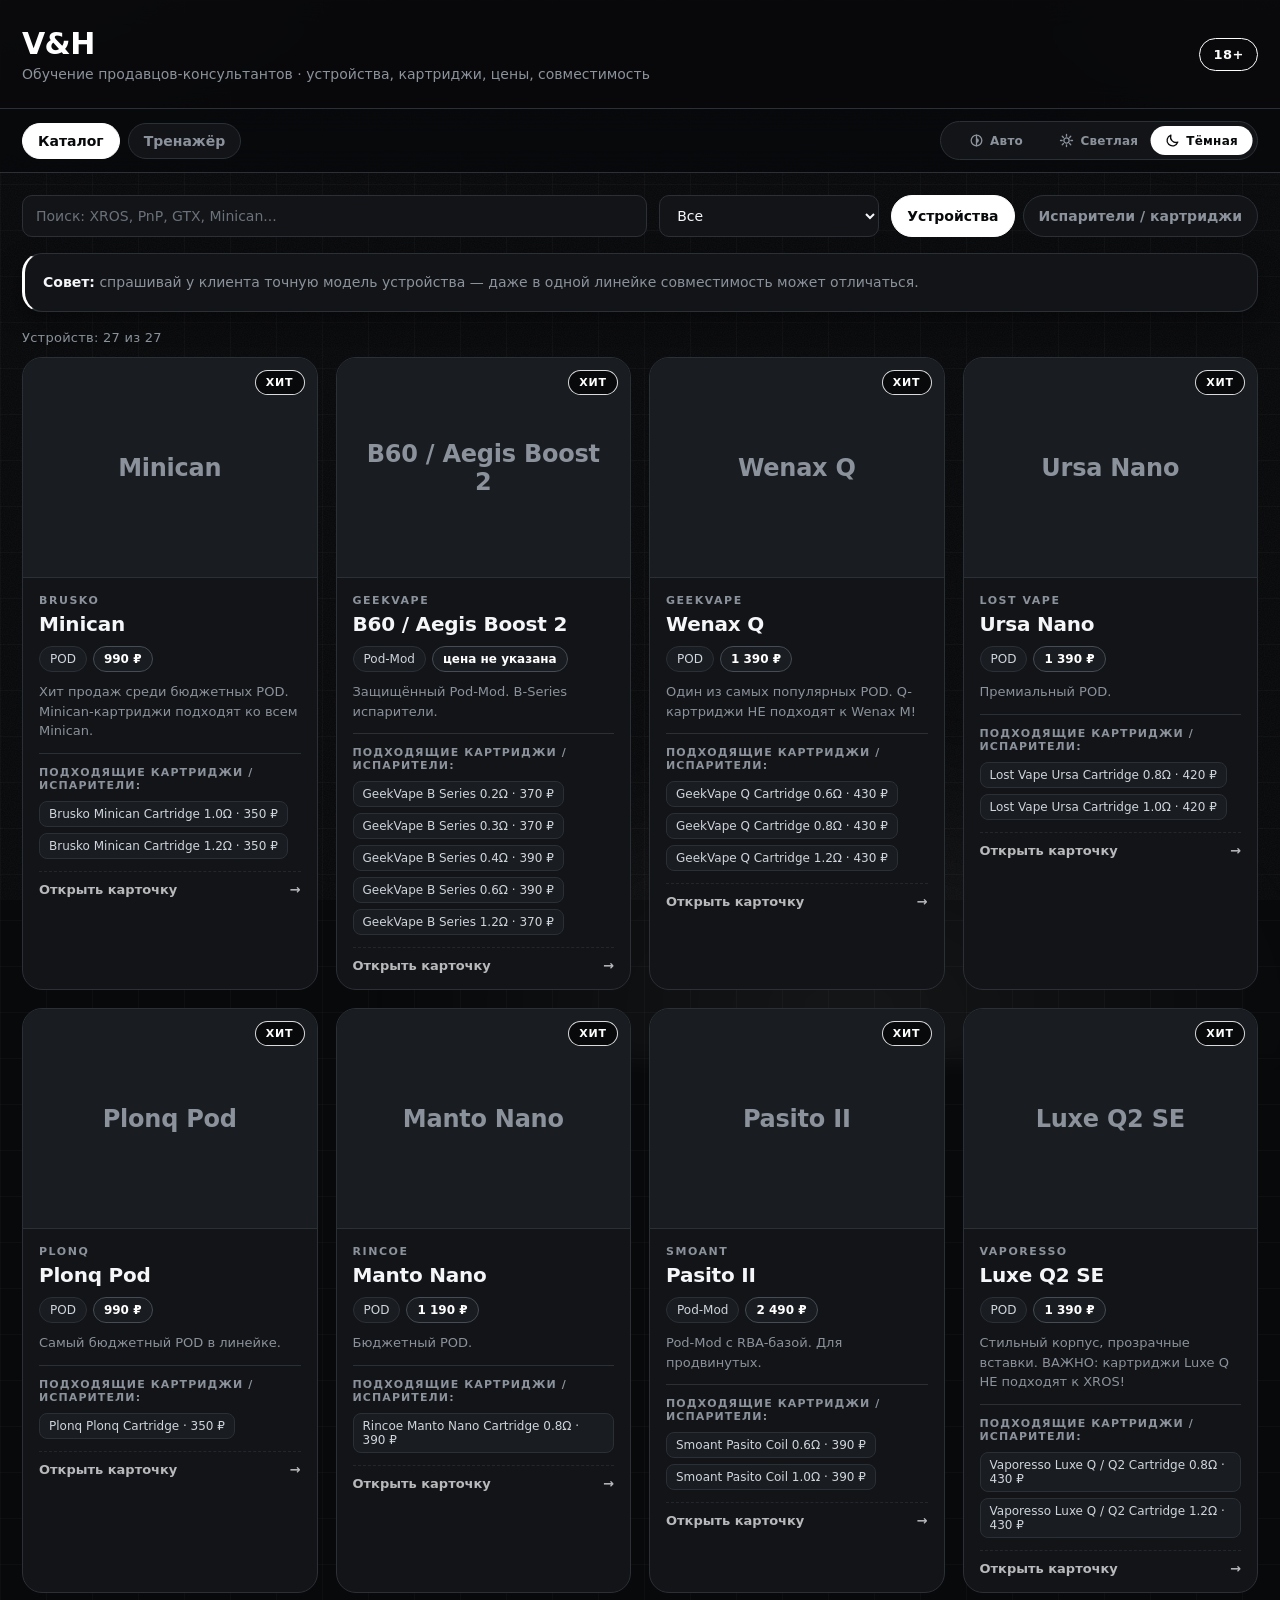
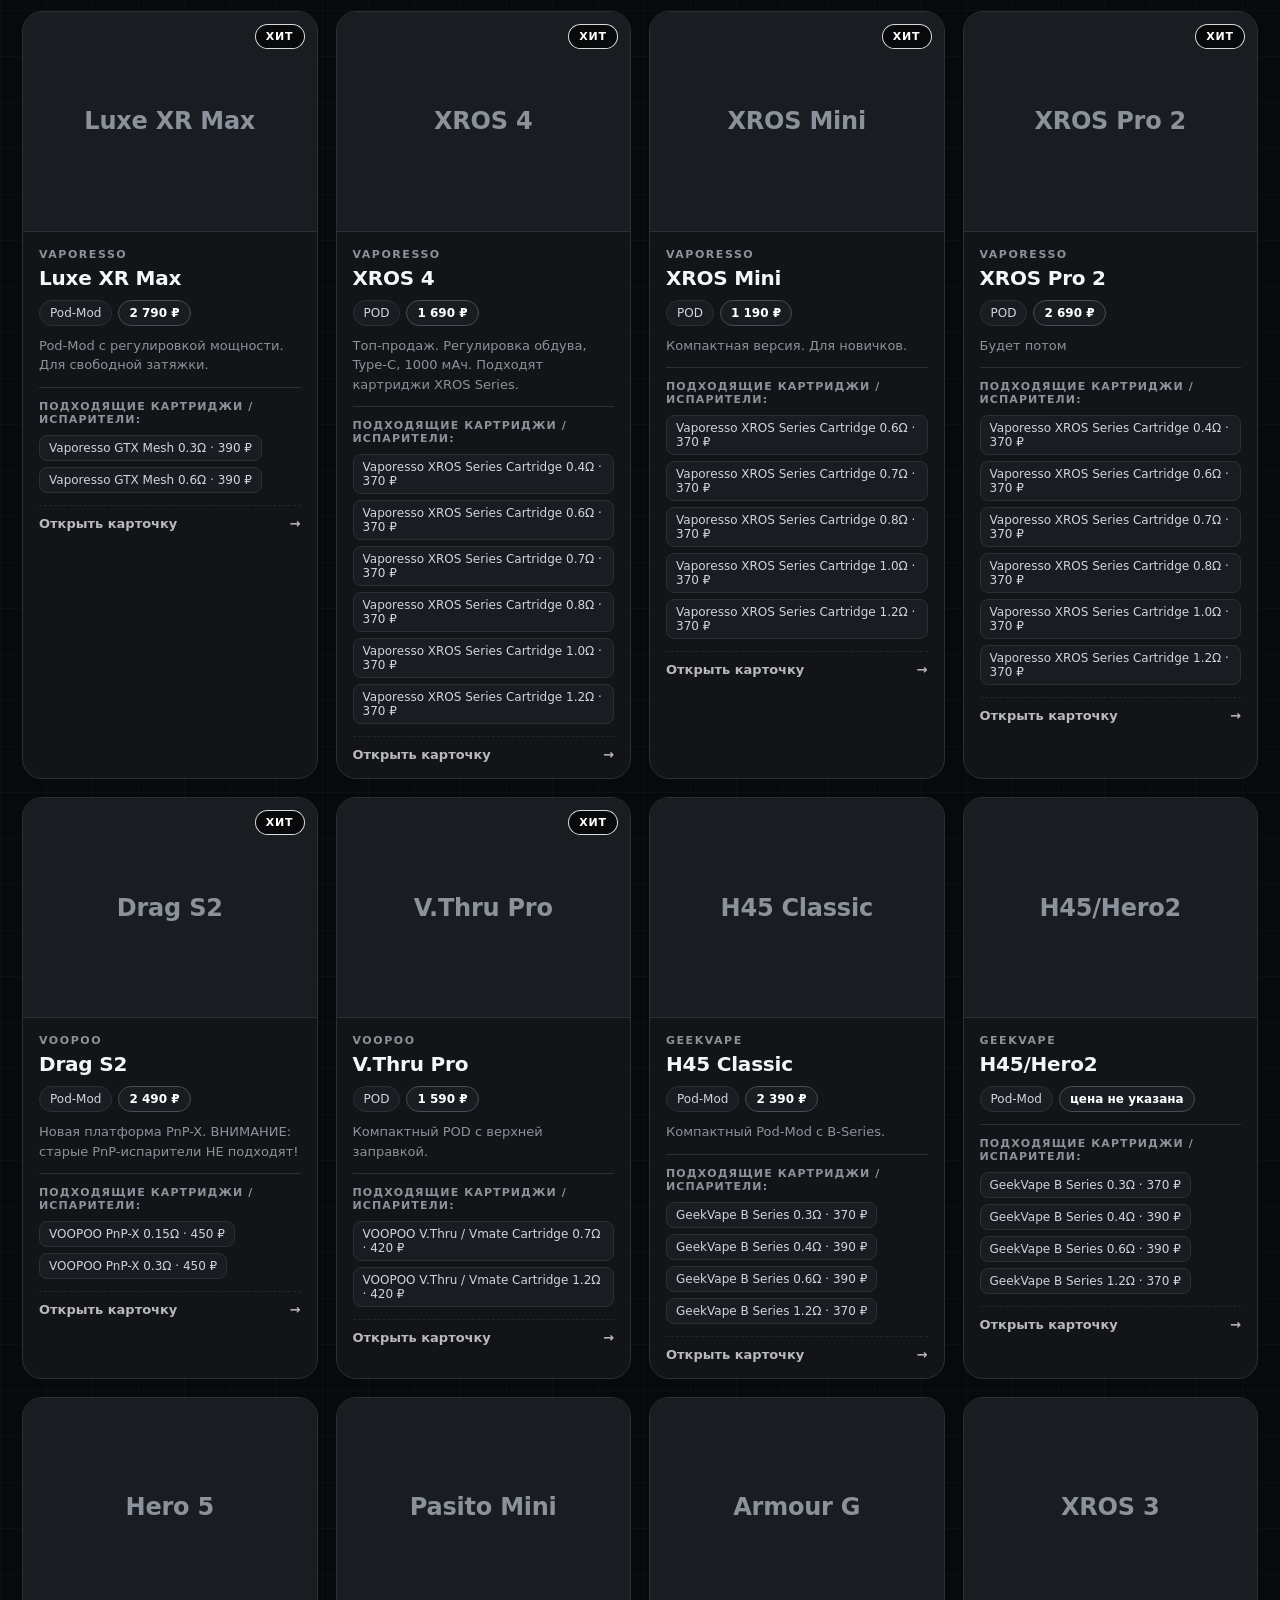
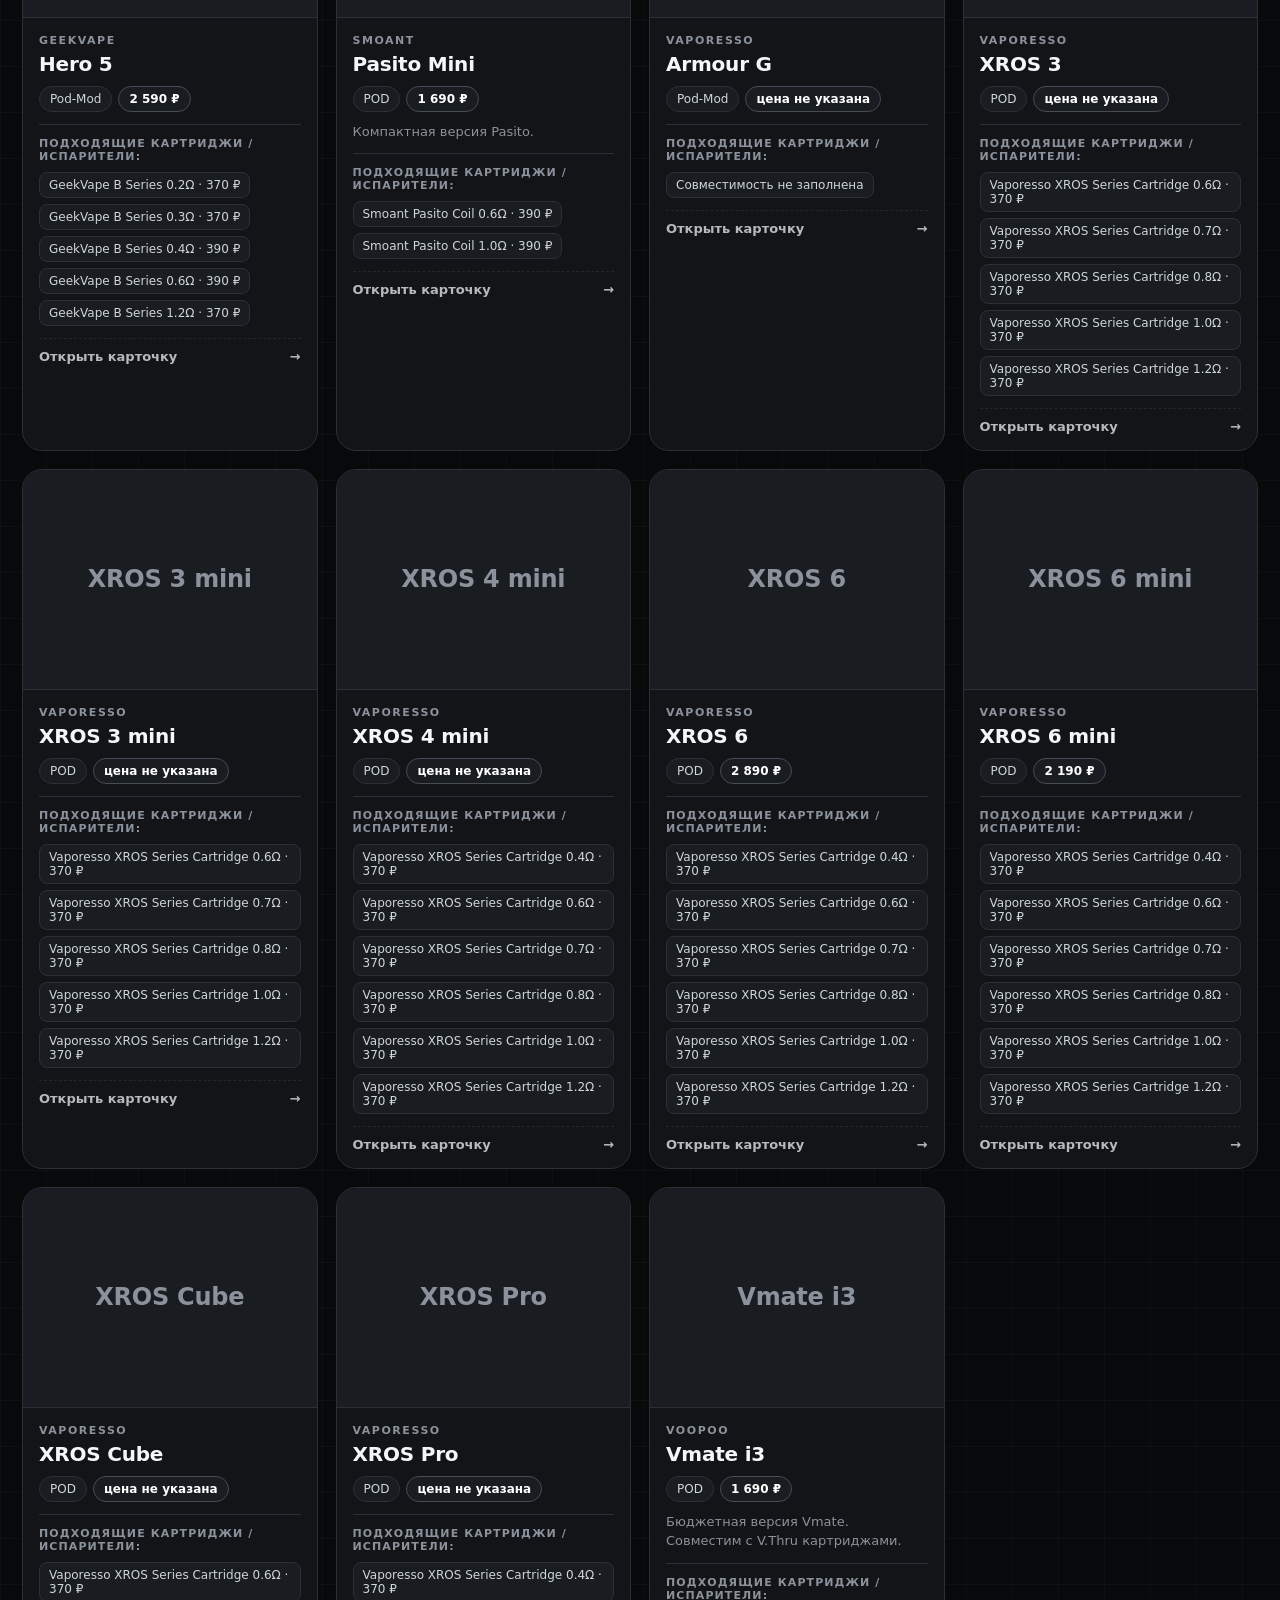
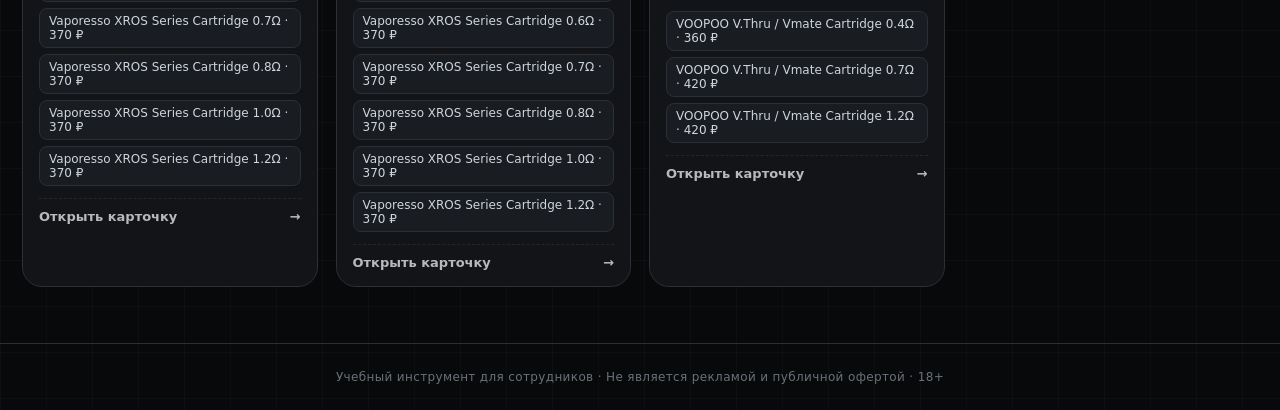
==== index.html @ c7b196e2 "Update index.html" ====
<!DOCTYPE html>
<html lang="ru">
<head>
  <meta charset="UTF-8" />
  <meta name="viewport" content="width=device-width, initial-scale=1.0" />
  <script src="js/theme.js"></script>
  <link rel="icon" type="image/svg+xml" href="favicon.svg" />
  <link rel="shortcut icon" href="favicon.svg" />
  <link rel="apple-touch-icon" href="favicon.svg" />
  <meta name="theme-color" content="#0a0a0a" />
  <meta name="color-scheme" content="dark" />
  <title>V&amp;H </title>
  <link rel="stylesheet" href="css/style.css" />
</head>
<body>

<header class="header">
  <div>
    <h1>V&amp;H</h1>
    <p>Обучение продавцов-консультантов · устройства, картриджи, цены, совместимость</p>
  </div>
  <div class="age">18+</div>
</header>

<nav class="tabs">
  <button class="tab active" data-tab="catalog">Каталог</button>
  <button class="tab" data-tab="training">Тренажёр</button>
</nav>

<main>

  <!-- =================== КАТАЛОГ =================== -->
  <section id="catalog" class="page active">
    <div class="toolbar">
      <input id="searchInput" type="search" placeholder="Поиск: XROS, PnP, GTX, Minican..." />
      <select id="brandFilter"><option value="Все">Все бренды</option></select>
      <div class="view-switch">
        <button id="viewDevices" class="small-btn active">Устройства</button>
        <button id="viewCoils" class="small-btn">Испарители / картриджи</button>
      </div>
    </div>

    <div class="notice">
      <b>Совет:</b> спрашивай у клиента точную модель устройства — даже в одной линейке совместимость может отличаться.
    </div>

    <div id="catalogStats" class="stats"></div>
    <div id="catalogGrid" class="grid"></div>
  </section>

  <!-- =================== ТРЕНАЖЁР =================== -->
  <section id="training" class="page" hidden>
    <div class="panel">
      <h2>Тренажёр продавца</h2>
      <p class="muted">Проверка знаний: устройство → картридж, картридж → устройство, цены.</p>

      <div class="training-controls">
        <label>Режим:
          <select id="trainMode">
            <option value="mix">Смешанный тест</option>
            <option value="device-coil">Устройство → картридж</option>
            <option value="coil-device">Картридж → устройство</option>
            <option value="price">Цены</option>
          </select>
        </label>
        <label>Вопросов:
          <select id="trainCount">
            <option value="5">5</option>
            <option value="10" selected>10</option>
            <option value="20">20</option>
          </select>
        </label>
        <button id="startQuiz" class="primary-btn">Начать тест</button>
      </div>
    </div>

    <div id="quizBox" class="quiz-box"></div>

    <div class="panel">
      <div class="row-between">
        <h3>Ошибки продавца</h3>
        <button id="clearMistakes" class="danger-btn small">Очистить</button>
      </div>
      <div id="mistakesBox"></div>
    </div>
  </section>

</main>

<footer>Учебный инструмент для сотрудников · Не является рекламой и публичной офертой · 18+</footer>

<script src="data/catalog.js"></script>
<script src="js/app.js"></script>
<script src="js/vaper.js"></script>
<script src="js/peeker.js"></script>
</body>
</html>
---- css/style.css ----
/* ============================================================
   V&H · MONOCHROME · DUAL THEME · FLAT PHOTO
   ============================================================ */

* { box-sizing: border-box; }

:root,
:root[data-theme="dark"] {
  color-scheme: dark;

  --bg: #08090b;
  --bg2: #0d0f12;
  --card: #121418;
  --card2: #191c21;
  --card3: #22262c;
  --border: #2b3037;
  --border-strong: #454c55;

  --text: #f4f6f8;
  --text2: #b9c0c8;
  --muted: #8b929b;
  --muted2: #6a717a;

  --accent: #ffffff;
  --accent2: #cfd5dc;
  --ink: #08090b;

  --success: #ffffff;
  --danger: #ffffff;
  --warn: #cfd5dc;

  --grid: rgba(255, 255, 255, .022);
  --glow: rgba(255, 255, 255, .10);
  --glow2: rgba(255, 255, 255, .055);
  --stripe-a: #14171c;
  --stripe-b: #1c2026;
  --scrim: rgba(4, 5, 7, .93);

  --photo-bg: #ffffff;
  --on-photo: #101317;
  --on-photo-muted: #6b7280;

  --badge-bg: #08090b;
  --badge-fg: #ffffff;
  --badge-br: rgba(255, 255, 255, .85);

  --radius-sm: 10px;
  --radius: 14px;
  --radius-lg: 20px;
  --shadow: 0 20px 50px rgba(0, 0, 0, .58);
  --shadow-soft: 0 8px 24px rgba(0, 0, 0, .40);
}

:root[data-theme="light"] {
  color-scheme: light;

  --bg: #e4e8ed;
  --bg2: #edf1f5;
  --card: #f3f6f9;
  --card2: #e9edf2;
  --card3: #dfe4ea;
  --border: #ccd3db;
  --border-strong: #a7b0bb;

  --text: #101317;
  --text2: #3d444d;
  --muted: #5d656f;
  --muted2: #7b838d;

  --accent: #101317;
  --accent2: #3d444d;
  --ink: #ffffff;

  --success: #101317;
  --danger: #101317;
  --warn: #4a525b;

  --grid: rgba(16, 19, 23, .038);
  --glow: rgba(16, 19, 23, .07);
  --glow2: rgba(16, 19, 23, .04);
  --stripe-a: #e7eaef;
  --stripe-b: #dde2e8;
  --scrim: rgba(226, 230, 236, .94);

  --photo-bg: #ffffff;
  --on-photo: #101317;
  --on-photo-muted: #6b7280;

  --badge-bg: #101317;
  --badge-fg: #ffffff;
  --badge-br: #101317;

  --shadow: 0 20px 46px rgba(20, 26, 34, .16);
  --shadow-soft: 0 8px 22px rgba(20, 26, 34, .10);
}

html { scroll-behavior: smooth; }

body {
  margin: 0;
  position: relative;
  font-family: system-ui, -apple-system, BlinkMacSystemFont, "Segoe UI", sans-serif;
  color: var(--text);
  background:
    linear-gradient(var(--grid) 1px, transparent 1px),
    linear-gradient(90deg, var(--grid) 1px, transparent 1px),
    var(--bg);
  background-size: 46px 46px, 46px 46px, auto;
  transition: background-color .28s ease, color .28s ease;
}

body::before {
  content: "";
  position: fixed;
  inset: -18%;
  z-index: 0;
  pointer-events: none;
  background:
    radial-gradient(38% 34% at 14% 6%, var(--glow), transparent 62%),
    radial-gradient(34% 30% at 88% 12%, var(--glow2), transparent 60%),
    radial-gradient(44% 40% at 62% 96%, var(--glow2), transparent 64%);
  filter: blur(12px);
  animation: vhDrift 24s ease-in-out infinite alternate;
}

body::after {
  content: "";
  position: fixed;
  inset: 0;
  z-index: 0;
  pointer-events: none;
  opacity: .05;
  background-image: url("data:image/svg+xml,%3Csvg xmlns='http://www.w3.org/2000/svg' width='140' height='140'%3E%3Cfilter id='n'%3E%3CfeTurbulence type='fractalNoise' baseFrequency='.85' numOctaves='2'/%3E%3C/filter%3E%3Crect width='140' height='140' filter='url(%23n)'/%3E%3C/svg%3E");
}

@keyframes vhDrift {
  from { transform: translate3d(-1%, -1%, 0) scale(1); }
  to   { transform: translate3d(2%, -2%, 0) scale(1.06); }
}

.header, .tabs, main, footer { position: relative; z-index: 1; }

[hidden] { display: none !important; }
a { color: var(--text); }

code {
  background: var(--card2);
  border: 1px solid var(--border);
  padding: 2px 6px;
  border-radius: 6px;
  font-size: 12px;
  font-family: ui-monospace, SFMono-Regular, Menlo, Consolas, monospace;
  color: var(--accent2);
}

:focus-visible { outline: 2px solid var(--accent); outline-offset: 3px; }
::selection { background: var(--accent); color: var(--ink); }

.vh-sr {
  position: absolute; width: 1px; height: 1px;
  margin: -1px; padding: 0; overflow: hidden;
  clip: rect(0 0 0 0); white-space: nowrap; border: 0;
}

/* ===== Скроллбары ===== */
* { scrollbar-width: thin; scrollbar-color: var(--border-strong) var(--bg2); }
::-webkit-scrollbar { width: 10px; height: 10px; }
::-webkit-scrollbar-track { background: var(--bg2); }
::-webkit-scrollbar-thumb {
  background: var(--border-strong);
  border-radius: 8px;
  border: 2px solid var(--bg2);
}
::-webkit-scrollbar-thumb:hover { background: var(--accent); }

/* ===== HEADER ===== */
.header {
  padding: 26px 22px;
  display: flex;
  justify-content: space-between;
  gap: 18px;
  align-items: center;
  border-bottom: 1px solid var(--border);
  background: color-mix(in srgb, var(--bg) 88%, transparent);
  backdrop-filter: blur(14px);
  transition: background-color .28s ease, border-color .28s ease;
}

.header h1 {
  margin: 0 0 5px;
  font-size: 30px;
  font-weight: 900;
  letter-spacing: -.02em;
  color: var(--accent);
}

.header p { margin: 0; color: var(--muted); font-size: 14px; }

.age {
  border: 1px solid var(--accent);
  color: var(--accent);
  padding: 8px 13px;
  border-radius: 999px;
  font-weight: 900;
  font-size: 13px;
  letter-spacing: .04em;
  flex-shrink: 0;
}

/* ===== TABS ===== */
.tabs {
  position: sticky;
  top: 0;
  z-index: 50;
  display: flex;
  align-items: center;
  gap: 8px;
  padding: 12px 22px;
  background: color-mix(in srgb, var(--bg) 92%, transparent);
  border-bottom: 1px solid var(--border);
  backdrop-filter: blur(14px);
  transition: background-color .28s ease, border-color .28s ease;
}

button, .import-btn { border: 0; cursor: pointer; font: inherit; }

.tab, .small-btn, .import-btn {
  padding: 9px 15px;
  background: var(--card);
  border: 1px solid var(--border);
  border-radius: 999px;
  color: var(--muted);
  font-size: 14px;
  font-weight: 600;
  transition: background-color .2s, color .2s, border-color .2s, transform .2s;
}

.tab:hover, .small-btn:hover, .import-btn:hover {
  border-color: var(--border-strong);
  color: var(--text);
  transform: translateY(-1px);
}

.tab.active, .small-btn.active {
  background: var(--accent);
  border-color: var(--accent);
  color: var(--ink);
  font-weight: 800;
}

.primary-btn {
  padding: 11px 17px;
  border-radius: var(--radius-sm);
  color: var(--ink);
  background: var(--accent);
  border: 1px solid var(--accent);
  font-weight: 800;
  font-size: 14px;
  transition: filter .2s, transform .2s, box-shadow .2s;
}
.primary-btn:hover { filter: brightness(.88); transform: translateY(-1px); box-shadow: var(--shadow-soft); }

.danger-btn {
  padding: 11px 17px;
  border-radius: var(--radius-sm);
  color: var(--text);
  background: transparent;
  border: 1px solid var(--border-strong);
  font-weight: 800;
  font-size: 14px;
  transition: background-color .2s, color .2s, border-color .2s;
}
.danger-btn:hover { background: var(--accent); color: var(--ink); border-color: var(--accent); }
.danger-btn.small { padding: 7px 11px; font-size: 12px; }

/* ===== ПЕРЕКЛЮЧАТЕЛЬ ТЕМЫ ===== */
.vh-ts {
  --i: 2;
  position: relative;
  display: grid;
  grid-template-columns: repeat(3, 1fr);
  padding: 4px;
  border: 1px solid var(--border);
  border-radius: 999px;
  background: var(--card);
  flex-shrink: 0;
  transition: background-color .28s ease, border-color .28s ease;
}

.vh-ts--bar { margin-left: auto; }

.vh-ts__ind {
  position: absolute;
  top: 4px; left: 4px; bottom: 4px;
  width: calc((100% - 8px) / 3);
  border-radius: 999px;
  background: var(--accent);
  transform: translateX(calc(var(--i) * 100%));
  transition: transform .32s cubic-bezier(.34, 1.4, .5, 1), background-color .28s ease;
}

.vh-ts__b {
  position: relative;
  z-index: 1;
  display: inline-flex;
  align-items: center;
  justify-content: center;
  gap: 6px;
  padding: 7px 12px;
  background: transparent;
  border: 0;
  border-radius: 999px;
  color: var(--muted);
  font-size: 12px;
  font-weight: 800;
  letter-spacing: .02em;
  white-space: nowrap;
  transition: color .24s ease;
}

.vh-ts__b svg { width: 15px; height: 15px; display: block; flex-shrink: 0; }
.vh-ts__b:hover { color: var(--text); }
.vh-ts__b[aria-checked="true"] { color: var(--ink); }
.vh-ts__b[aria-checked="true"]:hover { color: var(--ink); }

/* ===== MAIN ===== */
main { max-width: 1360px; margin: 0 auto; padding: 22px; }
.page { display: none; }
.page.active { display: block; animation: pageIn .3s ease; }
@keyframes pageIn { from { opacity: 0; transform: translateY(8px); } to { opacity: 1; transform: none; } }

/* ===== FORMS ===== */
.toolbar { display: flex; flex-wrap: wrap; gap: 12px; margin-bottom: 16px; }

input, select, textarea {
  width: 100%;
  padding: 11px 13px;
  border-radius: var(--radius-sm);
  border: 1px solid var(--border);
  background: var(--card);
  color: var(--text);
  outline: none;
  font: inherit;
  font-size: 14px;
  transition: border-color .2s, background-color .28s ease, color .28s ease;
}
input::placeholder, textarea::placeholder { color: var(--muted2); }
input:focus, select:focus, textarea:focus { border-color: var(--accent); background: var(--card2); }
textarea { resize: vertical; min-height: 76px; line-height: 1.5; }

#searchInput { flex: 1; min-width: 260px; }
#brandFilter { max-width: 220px; }
.view-switch { display: flex; gap: 8px; }

/* ===== PANELS ===== */
.notice, .panel {
  background: var(--card);
  border: 1px solid var(--border);
  border-radius: var(--radius-lg);
  padding: 18px;
  margin-bottom: 18px;
  box-shadow: var(--shadow-soft);
  transition: background-color .28s ease, border-color .28s ease;
}
.notice { border-left: 3px solid var(--accent); color: var(--muted); font-size: 14px; line-height: 1.5; }
.notice b { color: var(--text); }

.stats, .muted { color: var(--muted); }
.stats { margin: 12px 0; font-size: 13px; letter-spacing: .02em; }

/* ===== CATALOG ===== */
.grid { display: grid; grid-template-columns: repeat(auto-fill, minmax(285px, 1fr)); gap: 18px; }

.card {
  background: var(--card);
  border: 1px solid var(--border);
  border-radius: var(--radius-lg);
  overflow: hidden;
  position: relative;
  transition: transform .22s, border-color .22s, box-shadow .22s, background-color .28s ease;
}

.card::before {
  content: "";
  position: absolute;
  top: 0; left: 0; right: 0;
  height: 2px;
  background: var(--accent);
  transform: scaleX(0);
  transform-origin: left;
  transition: transform .3s ease;
  z-index: 3;
}

.card:hover { transform: translateY(-4px); border-color: var(--border-strong); box-shadow: var(--shadow); }
.card:hover::before { transform: scaleX(1); }

.badge {
  position: absolute;
  top: 12px; right: 12px;
  z-index: 4;
  background: var(--badge-bg);
  color: var(--badge-fg);
  border: 1px solid var(--badge-br);
  padding: 5px 10px;
  border-radius: 999px;
  font-size: 11px;
  font-weight: 900;
  letter-spacing: .08em;
}

/* ===== ФОТО · плоское белое поле без подложки ===== */
.photo {
  height: 220px;
  display: flex;
  align-items: center;
  justify-content: center;
  background: var(--card2);
  overflow: hidden;
  border-bottom: 1px solid var(--border);
  position: relative;
  transition: background-color .28s ease, border-color .28s ease;
}

.photo.has { background: var(--photo-bg); }

.photo img {
  width: 100%; height: 100%;
  object-fit: contain;
  padding: 18px;
  transition: transform .4s ease;
}
.card:hover .photo.has img { transform: scale(1.05); }

.photo b {
  font-size: 24px;
  font-weight: 900;
  text-align: center;
  padding: 20px;
  color: var(--muted);
  letter-spacing: -.01em;
}
.photo.has b { display: none; }

.card-body { padding: 16px; }

.brand {
  color: var(--muted);
  font-size: 11px;
  text-transform: uppercase;
  letter-spacing: .14em;
  font-weight: 800;
}

.title { font-size: 20px; font-weight: 900; margin: 5px 0 10px; letter-spacing: -.01em; line-height: 1.2; }

.description { color: var(--muted); font-size: 13px; line-height: 1.5; margin: 10px 0; white-space: pre-wrap; }

.meta { display: flex; flex-wrap: wrap; gap: 6px; margin-bottom: 10px; }

.pill {
  display: inline-flex;
  align-items: center;
  gap: 4px;
  background: var(--card2);
  border: 1px solid var(--border);
  border-radius: 999px;
  padding: 5px 10px;
  font-size: 12px;
  color: var(--accent2);
}
.price { color: var(--accent); font-weight: 900; border-color: var(--border-strong); }

.compat { border-top: 1px solid var(--border); padding-top: 12px; margin-top: 12px; }
.compat h4 {
  margin: 0 0 9px;
  color: var(--muted);
  font-size: 11px;
  text-transform: uppercase;
  letter-spacing: .1em;
  font-weight: 800;
}
.chips { display: flex; flex-wrap: wrap; gap: 6px; }
.chip {
  padding: 5px 9px;
  border-radius: 8px;
  background: var(--card2);
  border: 1px solid var(--border);
  font-size: 12px;
  color: var(--accent2);
}

/* ===== TRAINING ===== */
.training-controls, .admin-actions, .form-actions, .row-between {
  display: flex; flex-wrap: wrap; gap: 12px; align-items: center;
}
.row-between { justify-content: space-between; }
.training-controls label { min-width: 220px; color: var(--muted); font-size: 14px; }
.quiz-box { margin-bottom: 18px; }

.question {
  background: var(--card);
  border: 1px solid var(--border);
  border-radius: var(--radius-lg);
  padding: 20px;
  box-shadow: var(--shadow-soft);
}
.question h3 { margin: 0 0 16px; font-size: 20px; font-weight: 800; }

.quiz-top { display: flex; justify-content: space-between; align-items: center; gap: 10px; margin-bottom: 12px; }

.quiz-bar {
  height: 5px;
  background: var(--card2);
  border: 1px solid var(--border);
  border-radius: 99px;
  overflow: hidden;
  margin: 0 0 18px;
}
.quiz-bar i { display: block; height: 100%; background: var(--accent); transition: width .35s ease; }

.quiz-media {
  height: 190px;
  background: var(--photo-bg);
  border-radius: var(--radius);
  display: flex; align-items: center; justify-content: center;
  overflow: hidden;
  margin-bottom: 16px;
}
.quiz-media img {
  max-width: 100%; max-height: 100%;
  object-fit: contain; padding: 12px;
}

.answers { display: grid; gap: 10px; }

.answer {
  text-align: left;
  padding: 13px 14px;
  border-radius: var(--radius-sm);
  background: var(--card2);
  color: var(--text);
  border: 1px solid var(--border);
  font-size: 14px;
  transition: border-color .15s, background-color .15s, transform .15s, color .15s;
}
.answer:not(:disabled):hover { border-color: var(--accent); background: var(--card3); transform: translateX(3px); }
.answer:disabled { cursor: default; }
.answer.right { border-color: var(--accent); background: var(--accent); color: var(--ink); font-weight: 800; }
.answer.wrong {
  border-color: var(--border-strong);
  background: repeating-linear-gradient(45deg, var(--stripe-a), var(--stripe-a) 7px, var(--stripe-b) 7px, var(--stripe-b) 14px);
  color: var(--muted);
  text-decoration: line-through;
}

.explain {
  margin-top: 14px;
  padding: 14px;
  background: var(--card2);
  border: 1px solid var(--border);
  border-left: 3px solid var(--accent);
  border-radius: var(--radius-sm);
  font-size: 14px;
  line-height: 1.5;
  color: var(--accent2);
}

/* ===== ADMIN ===== */
.admin-grid { display: grid; grid-template-columns: 1fr 1fr; gap: 18px; }
.form label { display: block; margin-bottom: 14px; color: var(--muted); font-size: 13px; font-weight: 600; }
.form input, .form select, .form textarea { margin-top: 6px; }
.two { display: grid; grid-template-columns: 1fr 1fr; gap: 12px; }
.checkline { display: flex !important; align-items: center; gap: 9px; }
.checkline input { width: auto; margin: 0; accent-color: var(--accent); }

.photo-block {
  border: 1px dashed var(--border-strong);
  border-radius: var(--radius);
  padding: 15px;
  margin-bottom: 16px;
  background: var(--bg2);
}

.preview {
  width: 170px; height: 170px;
  object-fit: contain;
  background: var(--photo-bg);
  border: 0;
  border-radius: var(--radius);
  padding: 10px;
  margin-top: 12px;
}

.subhead {
  margin: 16px 0 9px;
  font-weight: 900;
  color: var(--text);
  font-size: 13px;
  text-transform: uppercase;
  letter-spacing: .08em;
}
.search-small { padding: 9px 12px; font-size: 13px; margin-bottom: 9px; }

.checks {
  max-height: 280px;
  overflow: auto;
  border: 1px solid var(--border);
  border-radius: var(--radius);
  padding: 12px;
  background: var(--bg);
}
.checks label { display: flex; gap: 9px; align-items: center; margin: 0 0 9px; color: var(--text); font-size: 13px; }
.checks label:last-child { margin-bottom: 0; }
.checks input { width: auto; margin: 0; accent-color: var(--accent); }
.checks .coil-brand { color: var(--muted); font-size: 11px; margin-left: auto; text-transform: uppercase; letter-spacing: .06em; }

.mistake { border-top: 1px solid var(--border); padding: 12px 0; }
.mistake:first-child { border-top: 0; }
.mistake b { font-size: 14px; }
.mistake p { color: var(--muted); font-size: 13px; line-height: 1.5; margin: 6px 0; }

.empty {
  color: var(--muted);
  padding: 40px;
  text-align: center;
  grid-column: 1 / -1;
  border: 1px dashed var(--border-strong);
  border-radius: var(--radius-lg);
  background: var(--card);
}

/* ===== TOAST ===== */
.toast {
  position: fixed;
  left: 50%; bottom: 26px;
  transform: translate(-50%, 22px);
  opacity: 0;
  pointer-events: none;
  background: var(--accent);
  border: 1px solid var(--accent);
  color: var(--ink);
  padding: 13px 17px;
  border-radius: var(--radius);
  display: flex; gap: 16px; align-items: center;
  z-index: 9999;
  box-shadow: var(--shadow);
  transition: opacity .25s, transform .25s;
  max-width: min(92vw, 500px);
  font-size: 14px; font-weight: 700;
}
.toast.show { opacity: 1; transform: translate(-50%, 0); pointer-events: auto; }
.toast-btn {
  background: var(--ink);
  color: var(--accent);
  padding: 8px 13px;
  border-radius: 8px;
  font-weight: 800; font-size: 13px;
  flex-shrink: 0;
  border: 1px solid var(--ink);
}
.toast-btn:hover { filter: brightness(.85); }

/* ===== Совместимость с injected-стилями модулей ===== */
.page-link-bar { border-color: var(--border-strong) !important; background: var(--card2) !important; }
.card-cta { color: var(--accent) !important; }
.plb-link { color: var(--accent2) !important; }

:root[data-theme="light"] .tc-warn { background: var(--card2); }
:root[data-theme="light"] .tc-dot { animation-name: vhPulseInk; }
:root[data-theme="light"] .link-block { background: var(--bg2); }
:root[data-theme="light"] #loginOverlay { background: var(--scrim); }

@keyframes vhPulseInk {
  0%   { box-shadow: 0 0 0 0 rgba(16, 19, 23, .4); }
  70%  { box-shadow: 0 0 0 9px rgba(16, 19, 23, 0); }
  100% { box-shadow: 0 0 0 0 rgba(16, 19, 23, 0); }
}

/* ===== FOOTER ===== */
footer {
  color: var(--muted2);
  border-top: 1px solid var(--border);
  text-align: center;
  padding: 26px 22px;
  margin-top: 34px;
  font-size: 12px;
  letter-spacing: .03em;
}

/* ===== RESPONSIVE ===== */
@media (max-width: 850px) {
  .admin-grid { grid-template-columns: 1fr; }
  .header { align-items: flex-start; }
  .header h1 { font-size: 24px; }
}

@media (max-width: 720px) {
  .vh-ts__b span { display: none; }
  .vh-ts__b { padding: 7px 10px; }
}

@media (max-width: 560px) {
  main { padding: 14px; }
  .header { padding: 20px 16px; }
  .tabs { flex-wrap: wrap; padding: 10px 14px; }
  .tab, .small-btn, .import-btn { white-space: nowrap; }
  .two { grid-template-columns: 1fr; }
  .grid { grid-template-columns: 1fr; }
  #brandFilter { max-width: none; }
  .photo { height: 200px; }
  .training-controls label { min-width: 100%; }
  .admin-actions > *, .form-actions > * { flex: 1; }
}

@media (prefers-reduced-motion: reduce) {
  *, *::before, *::after { transition: none !important; animation: none !important; scroll-behavior: auto !important; }
}
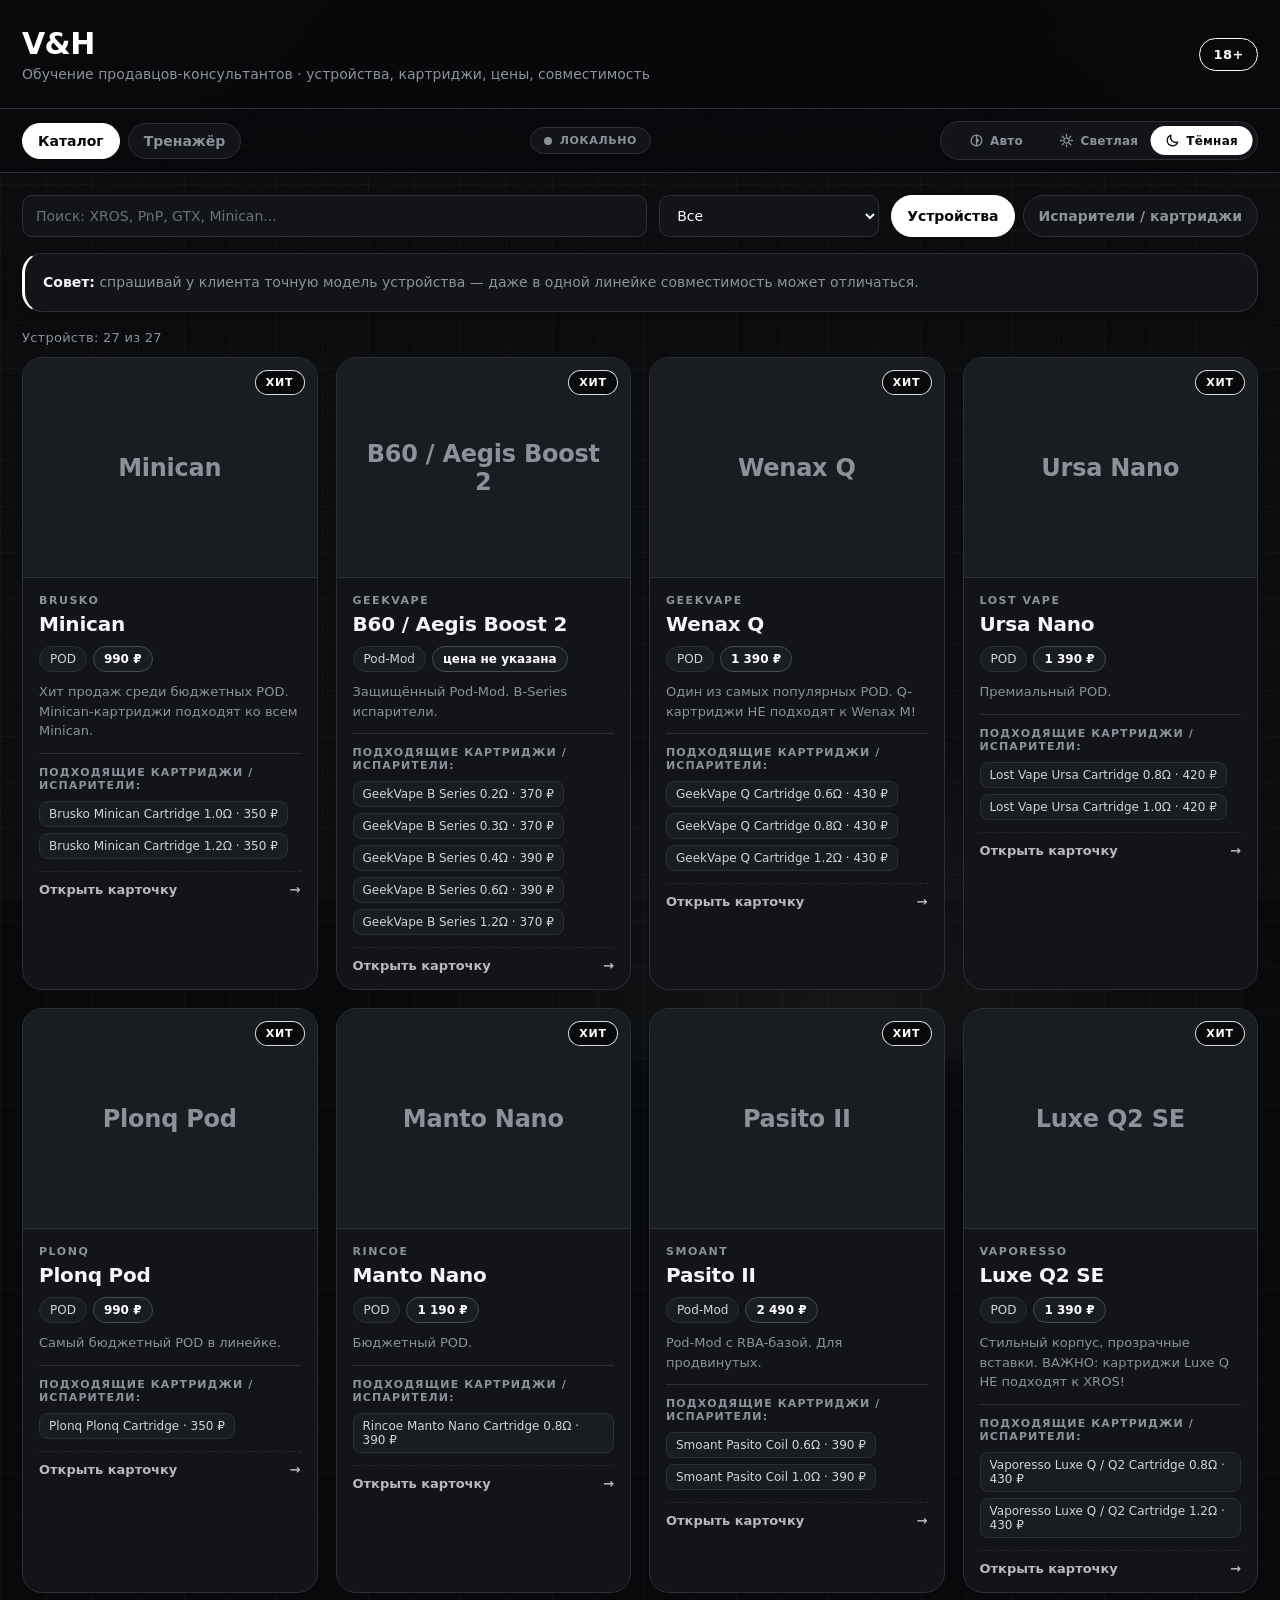
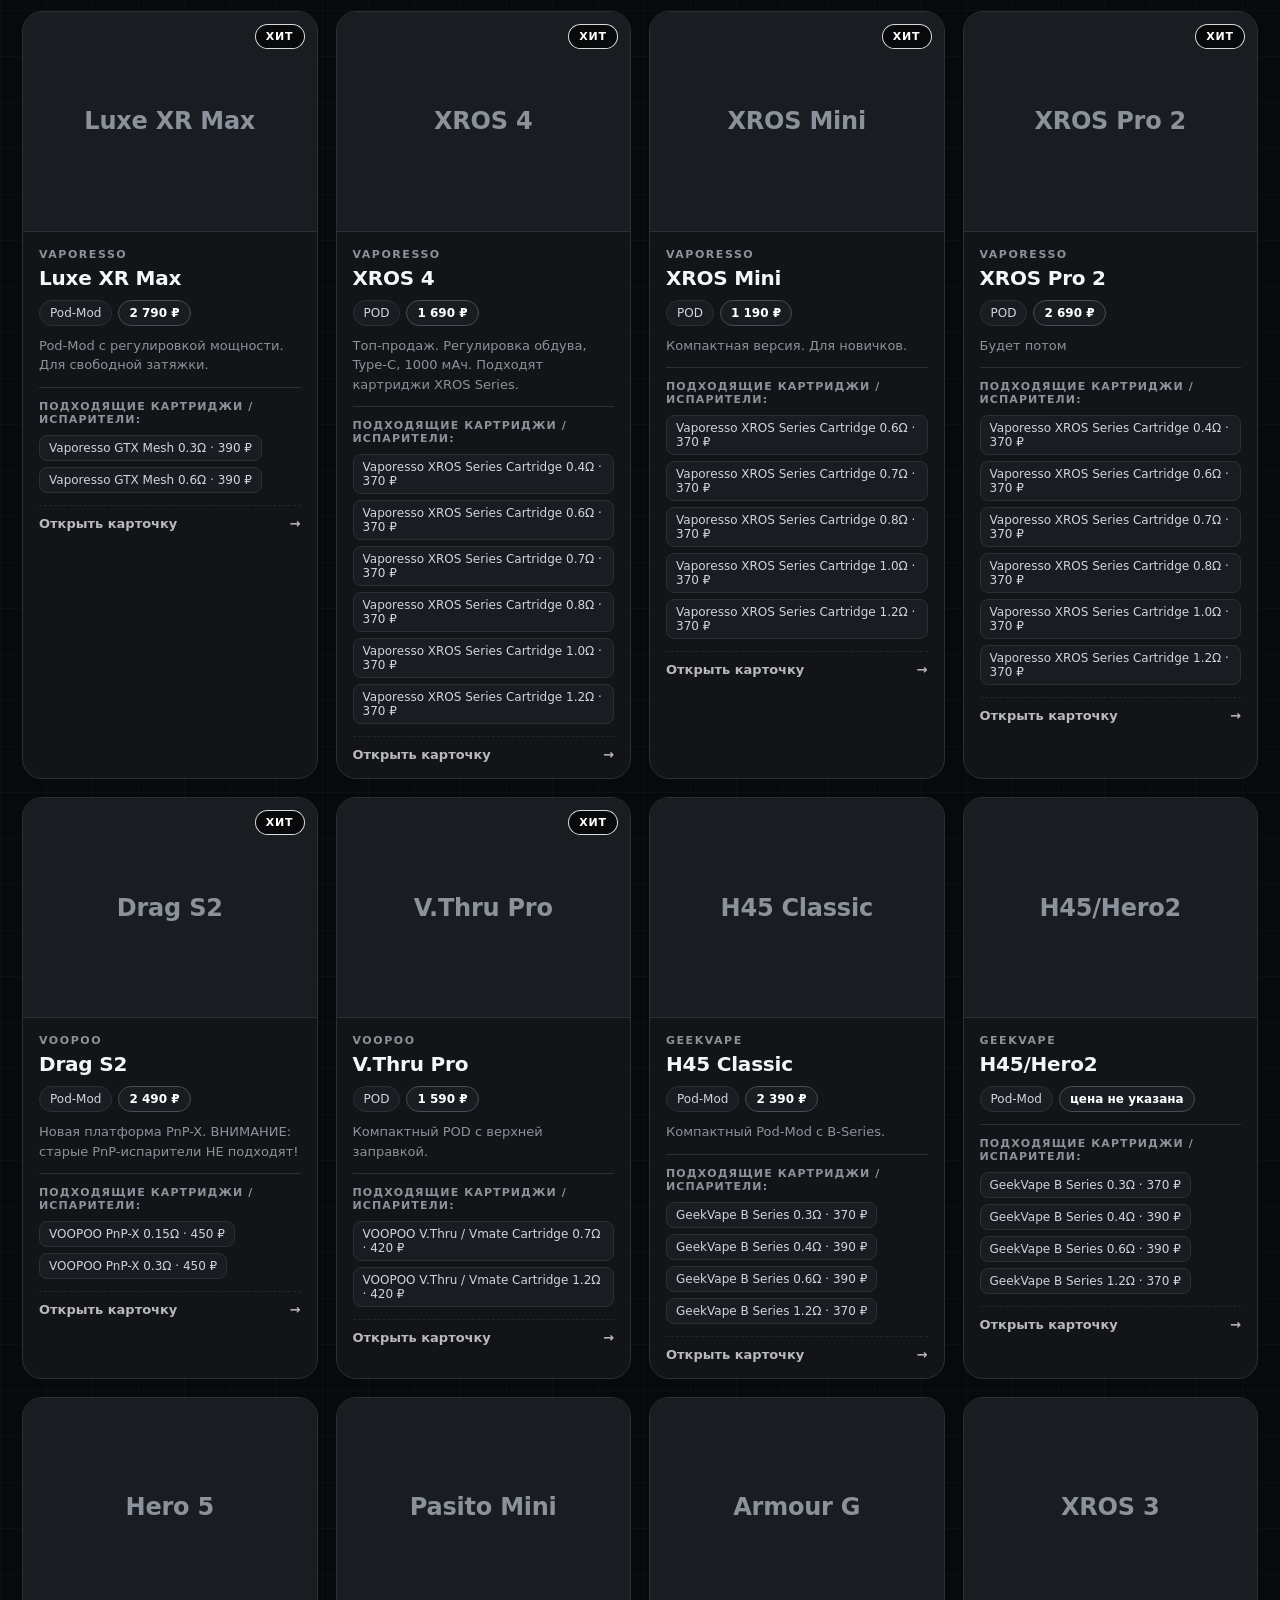
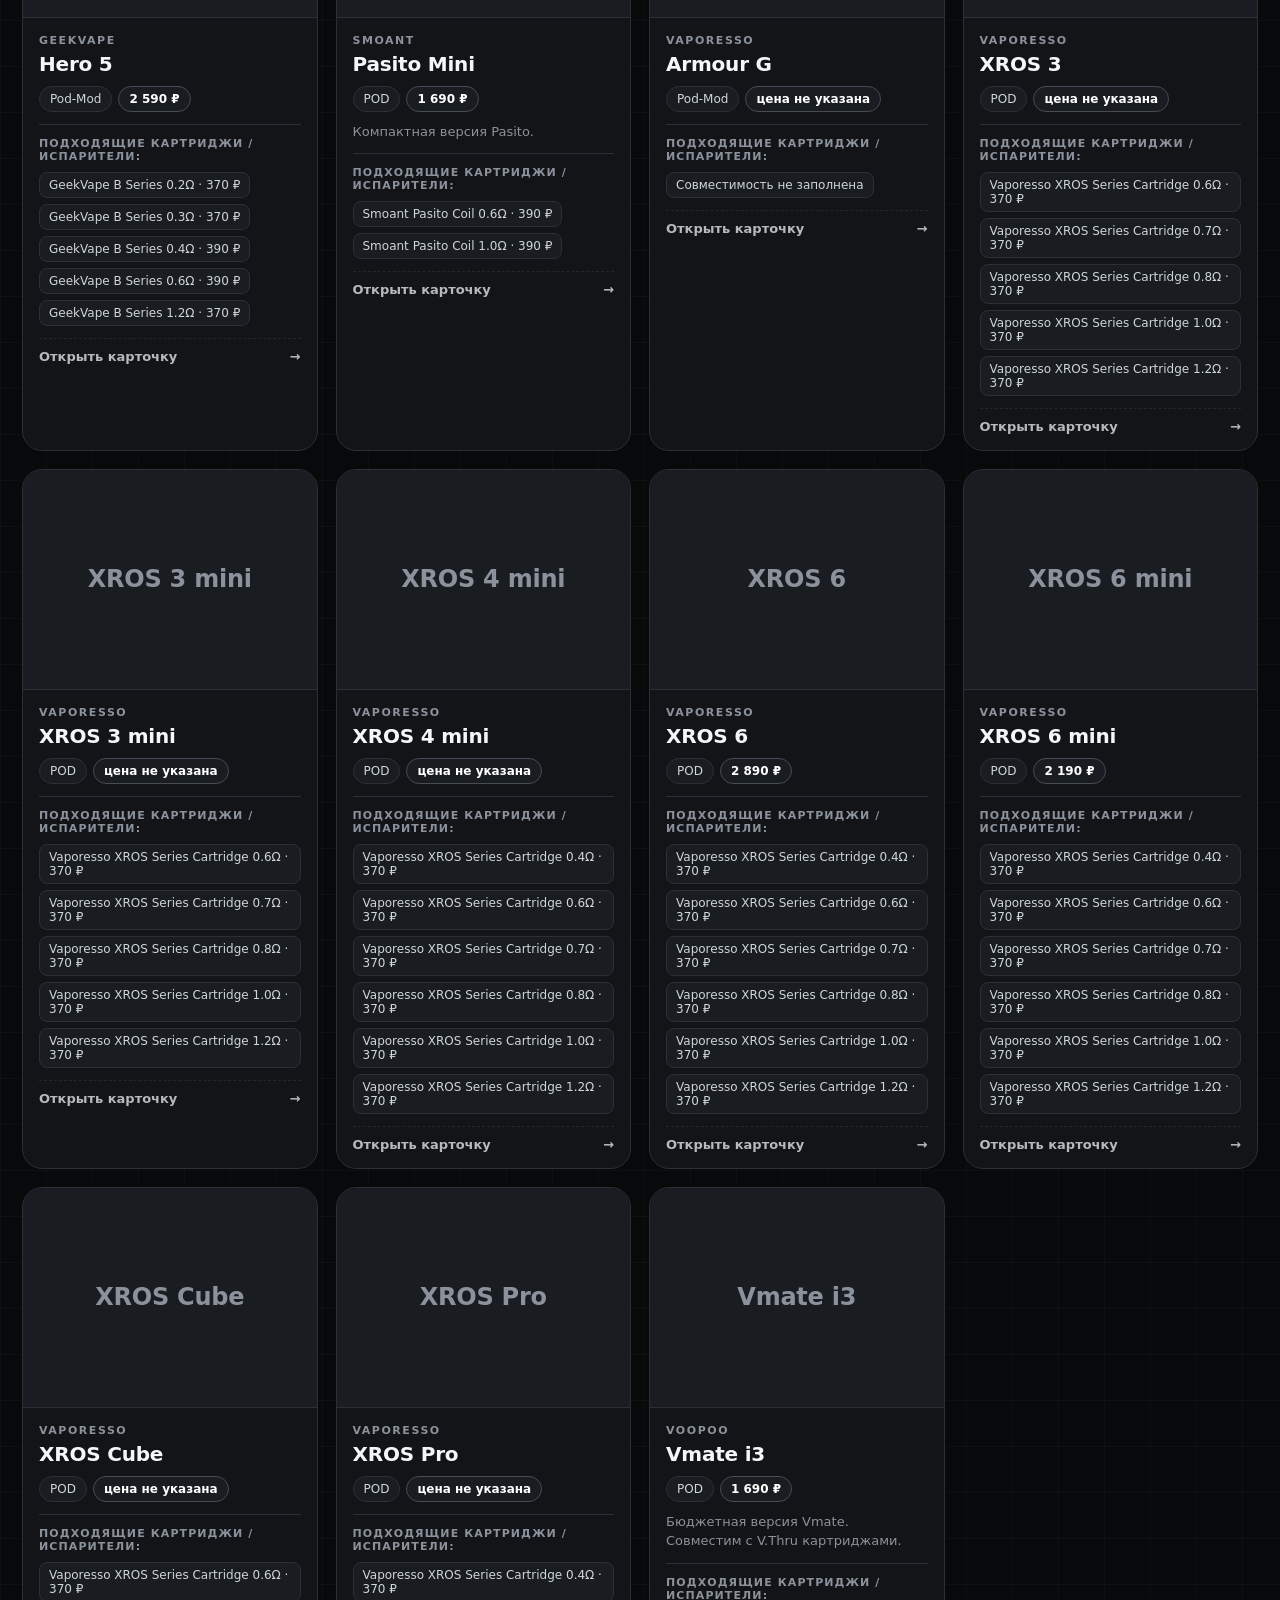
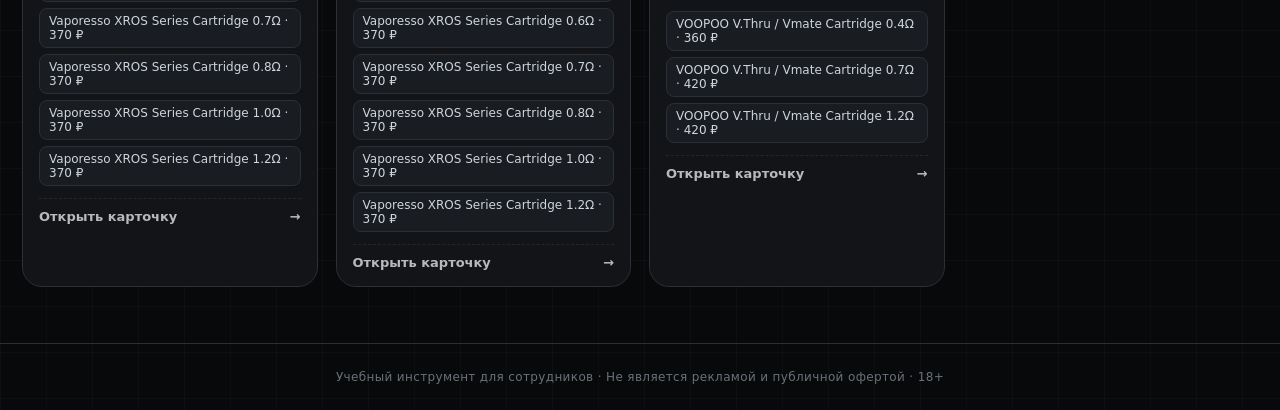
==== commit 406ab931: "Update index.html" ====
--- a/index.html
+++ b/index.html
@@ -90,8 +90,6 @@
 <footer>Учебный инструмент для сотрудников · Не является рекламой и публичной офертой · 18+</footer>
 
 <script src="data/catalog.js"></script>
-<script src="js/app.js"></script>
-<script src="js/vaper.js"></script>
-<script src="js/peeker.js"></script>
+<script src="js/cloud.js" data-app="js/app.js" data-extra="js/peeker.js"></script>
 </body>
 </html>
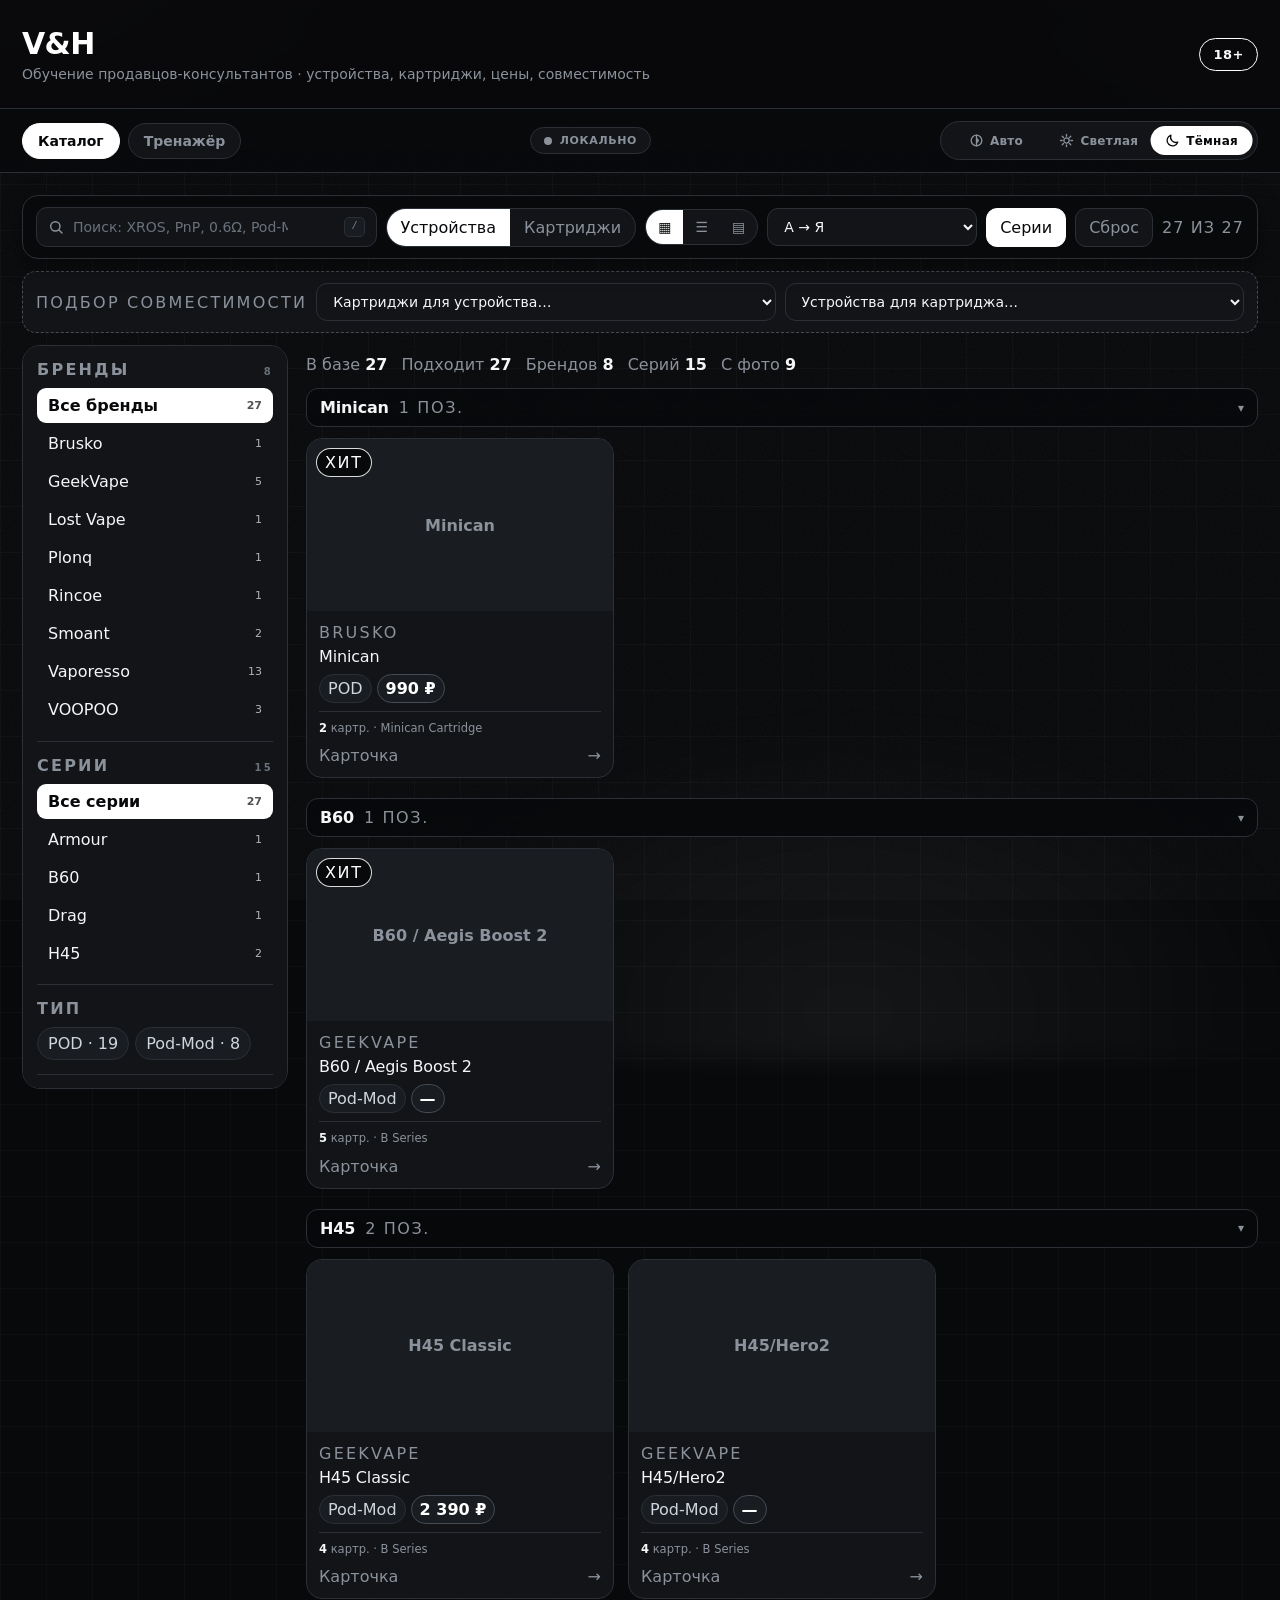
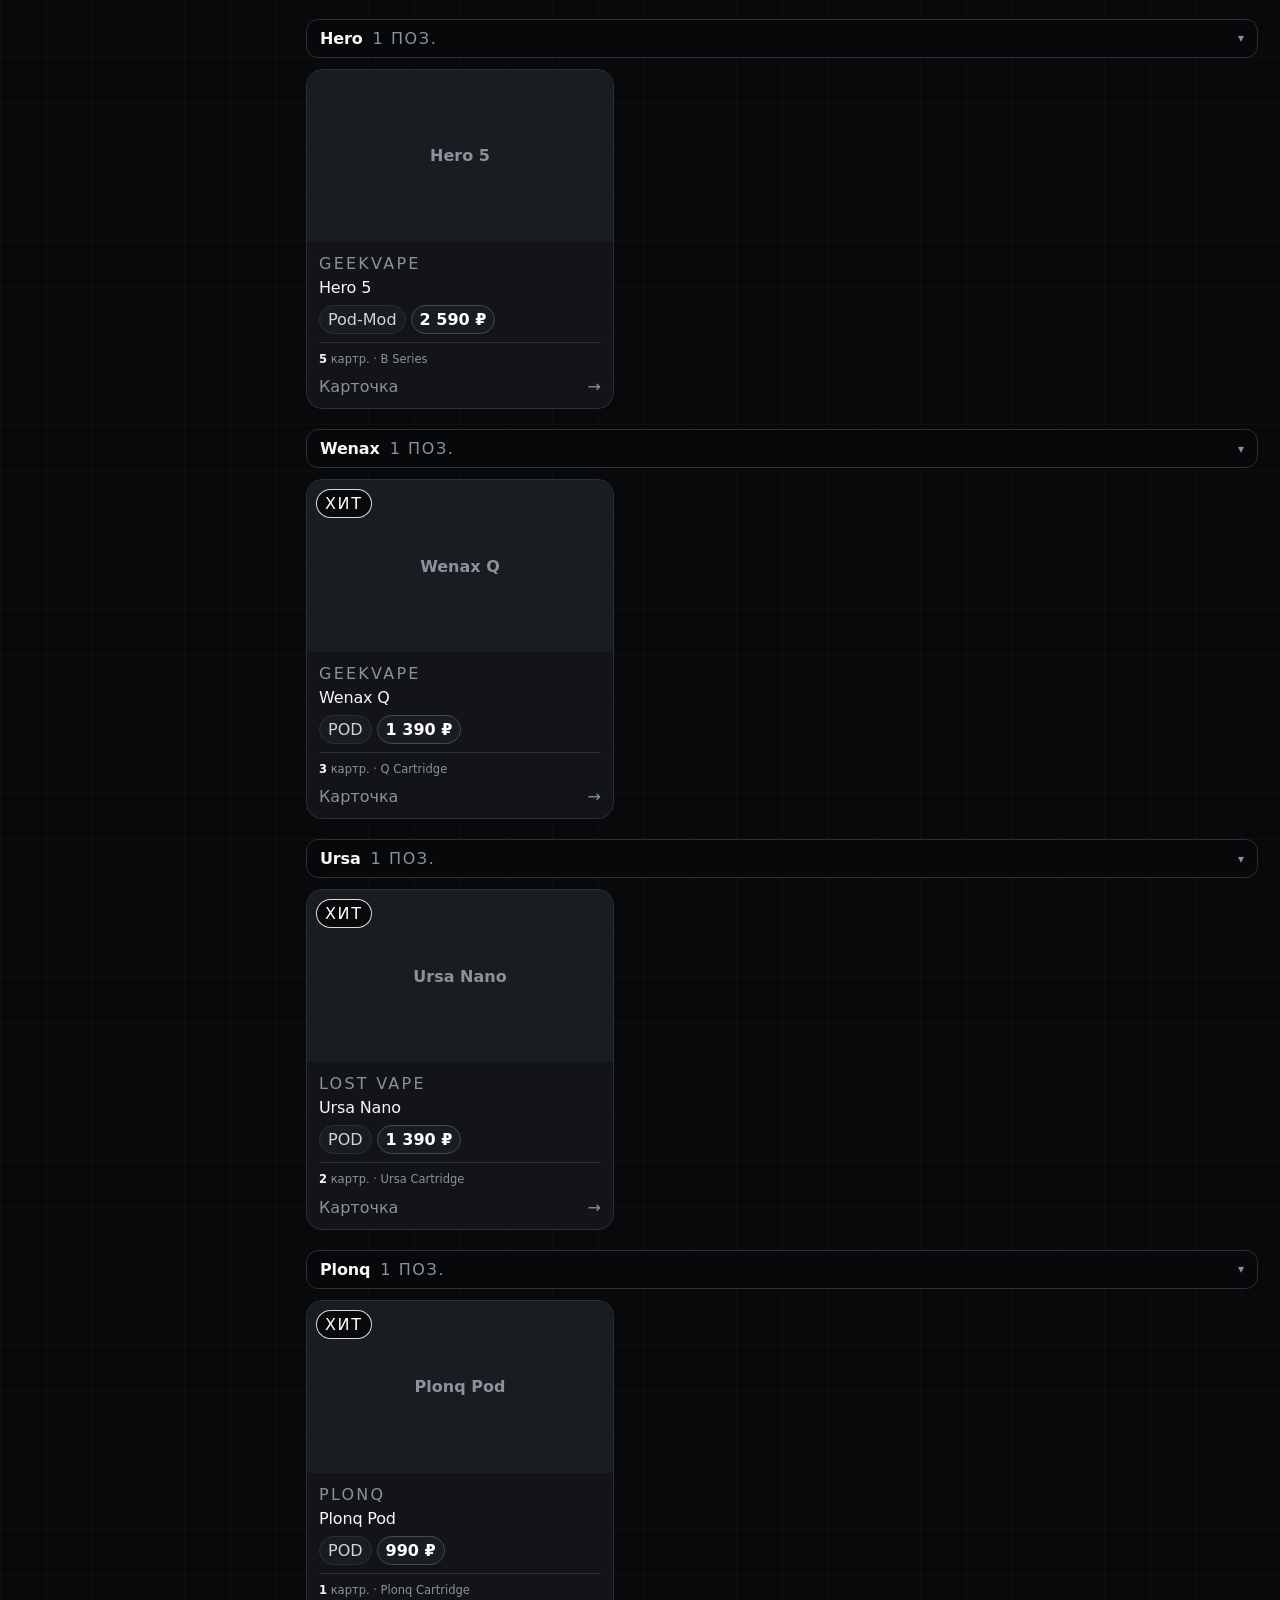
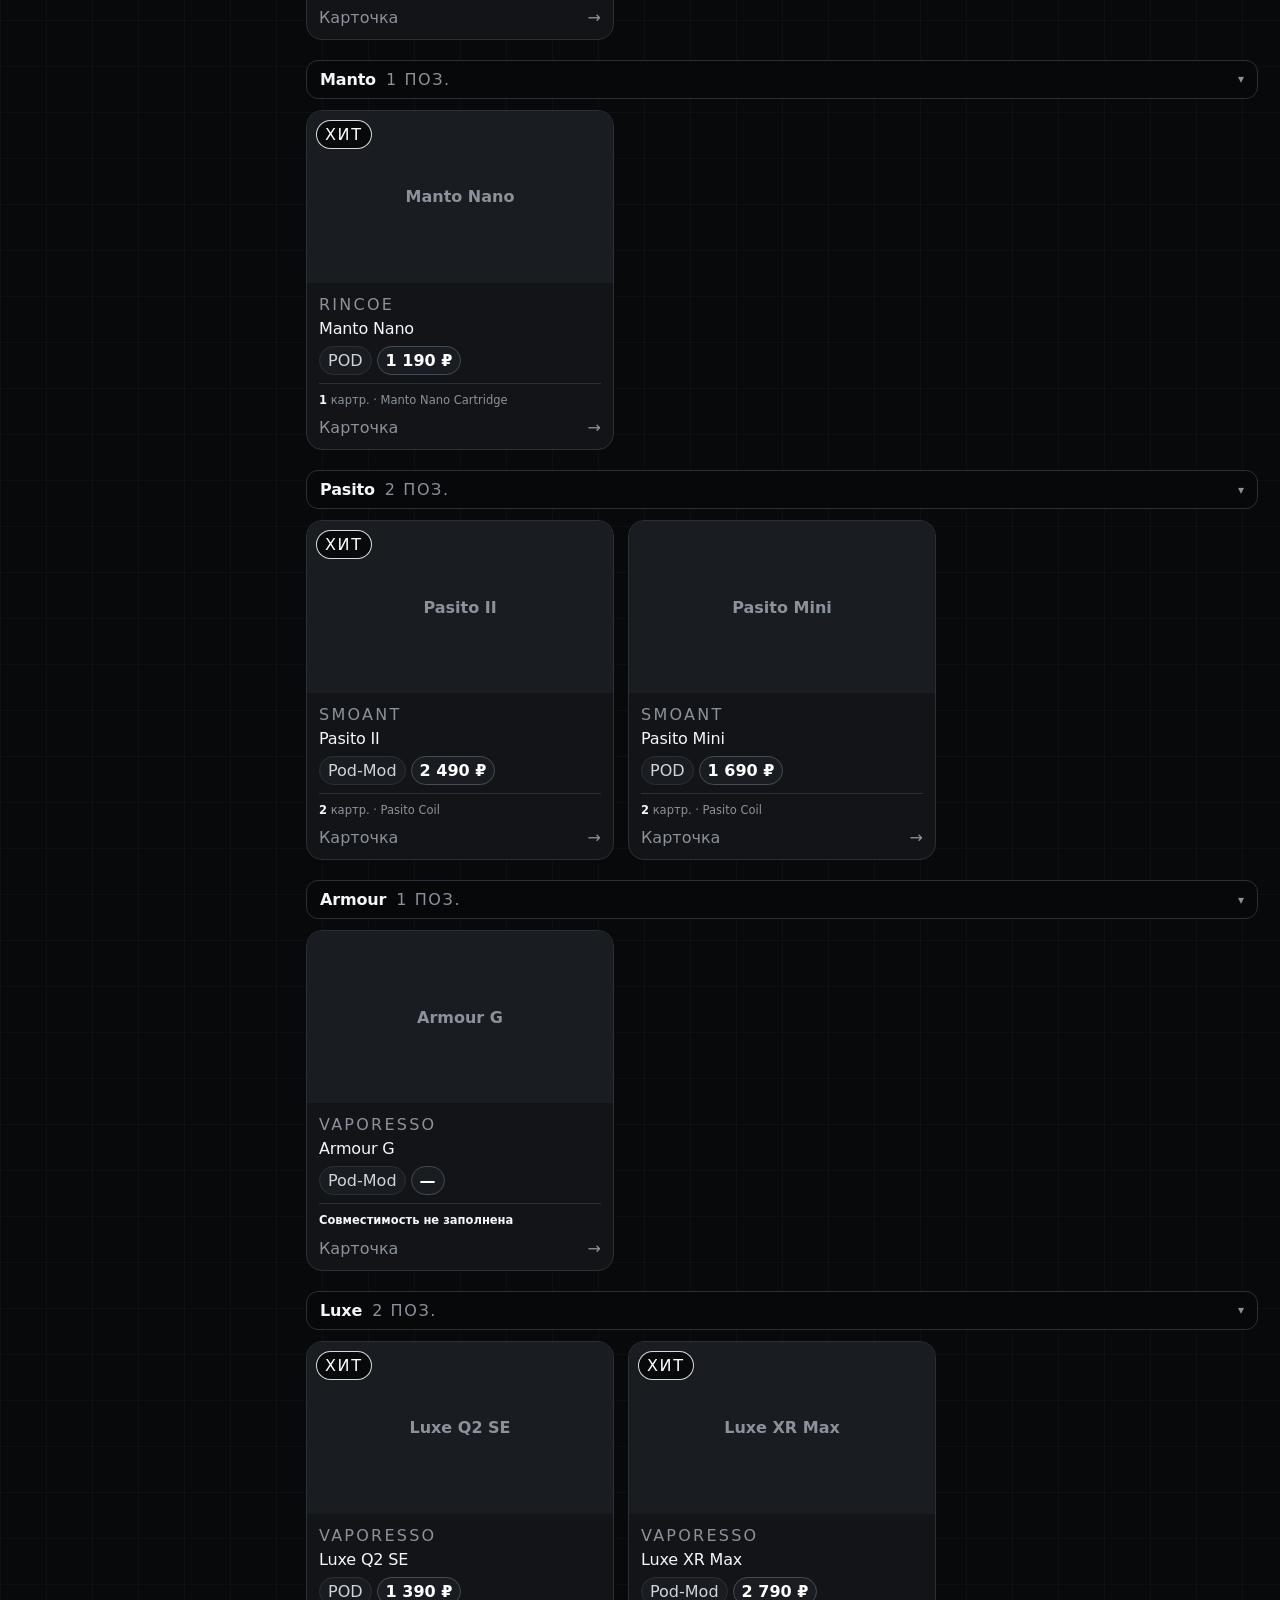
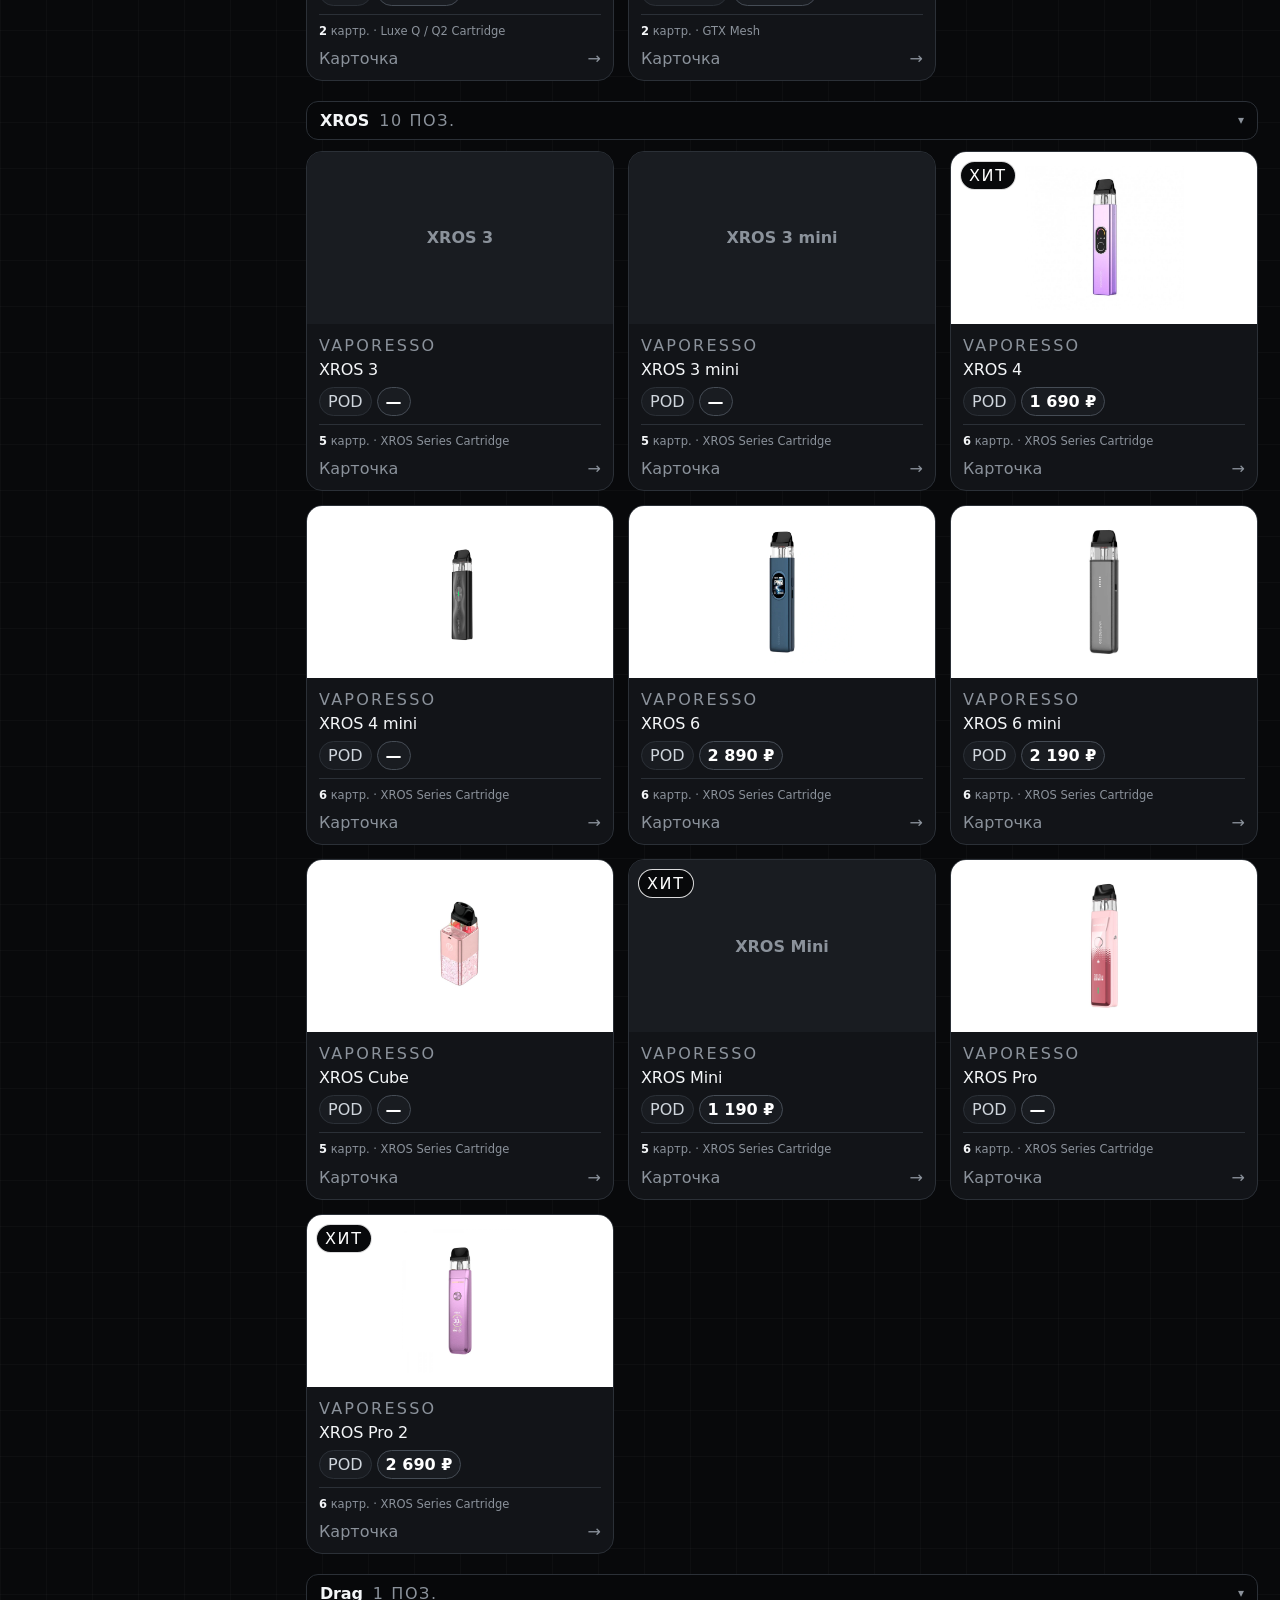
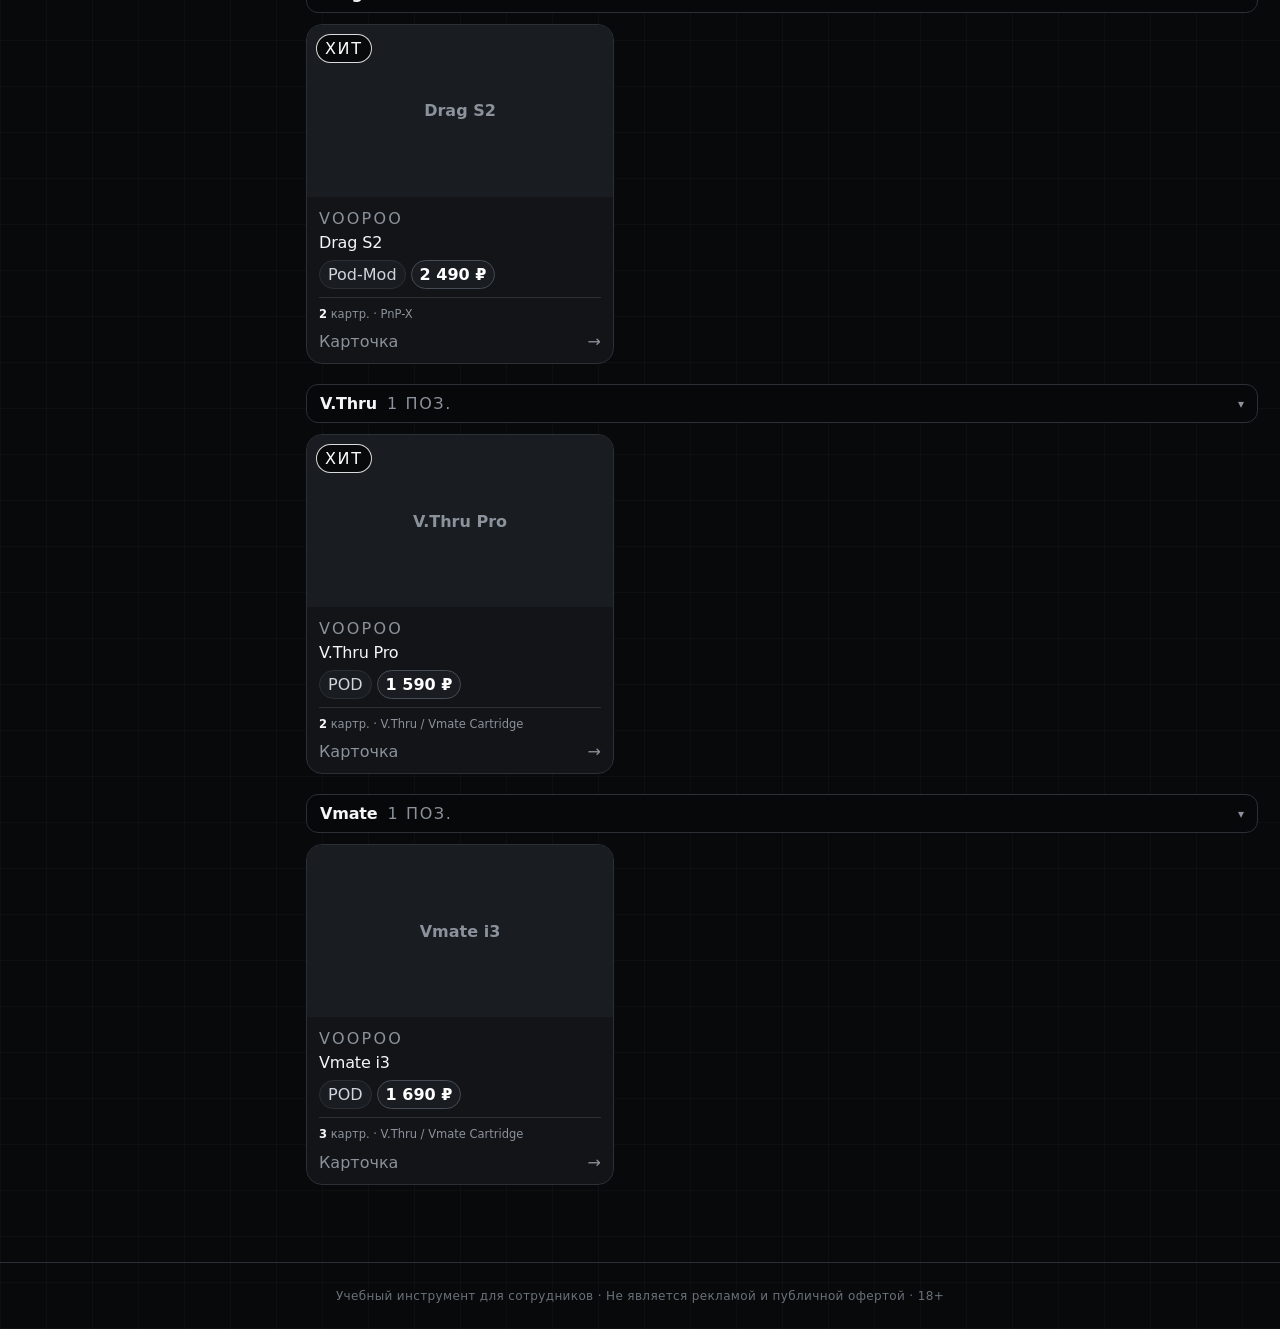
==== commit e7d914bf: "Update index.html" ====
--- a/index.html
+++ b/index.html
@@ -90,6 +90,6 @@
 <footer>Учебный инструмент для сотрудников · Не является рекламой и публичной офертой · 18+</footer>
 
 <script src="data/catalog.js"></script>
-<script src="js/cloud.js" data-app="js/app.js" data-extra="js/peeker.js"></script>
+<script src="js/cloud.js" data-app="js/app.js" data-extra="js/catalog-pro.js,js/peeker.js"></script>
 </body>
 </html>
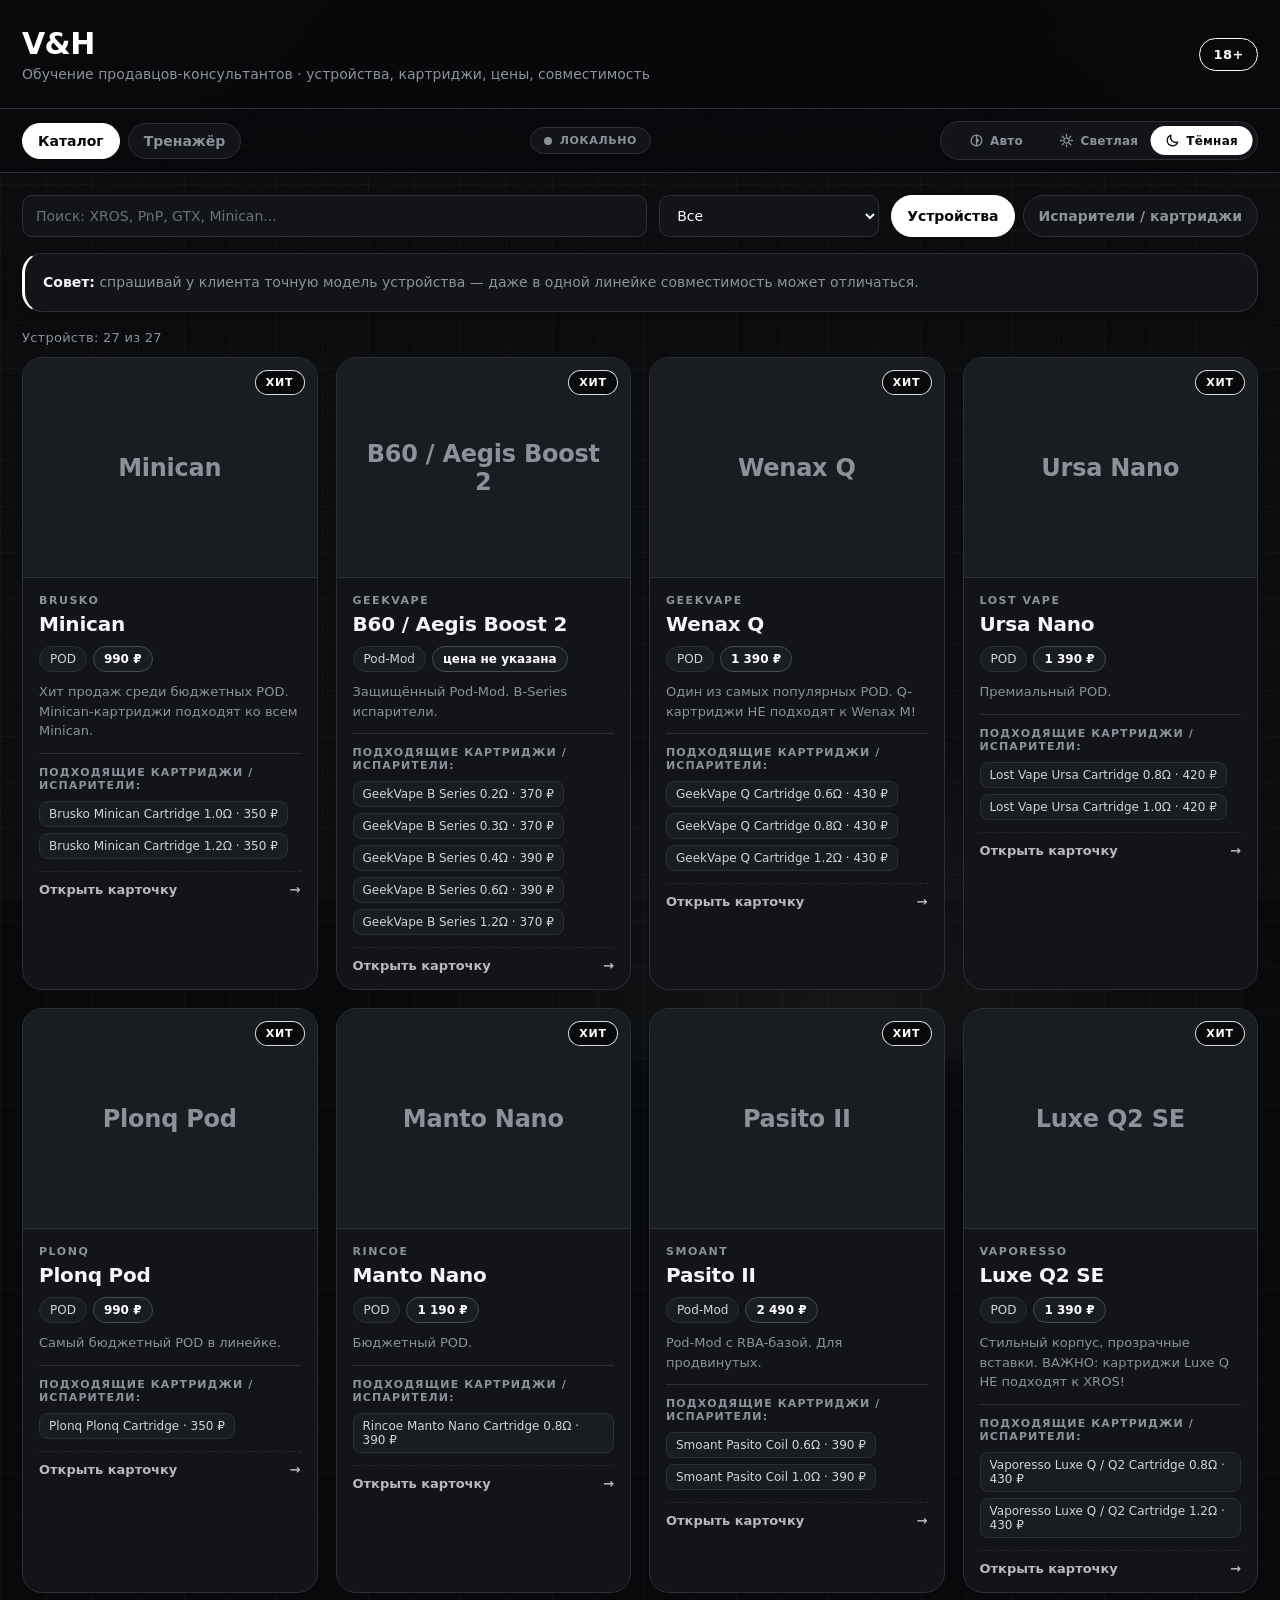
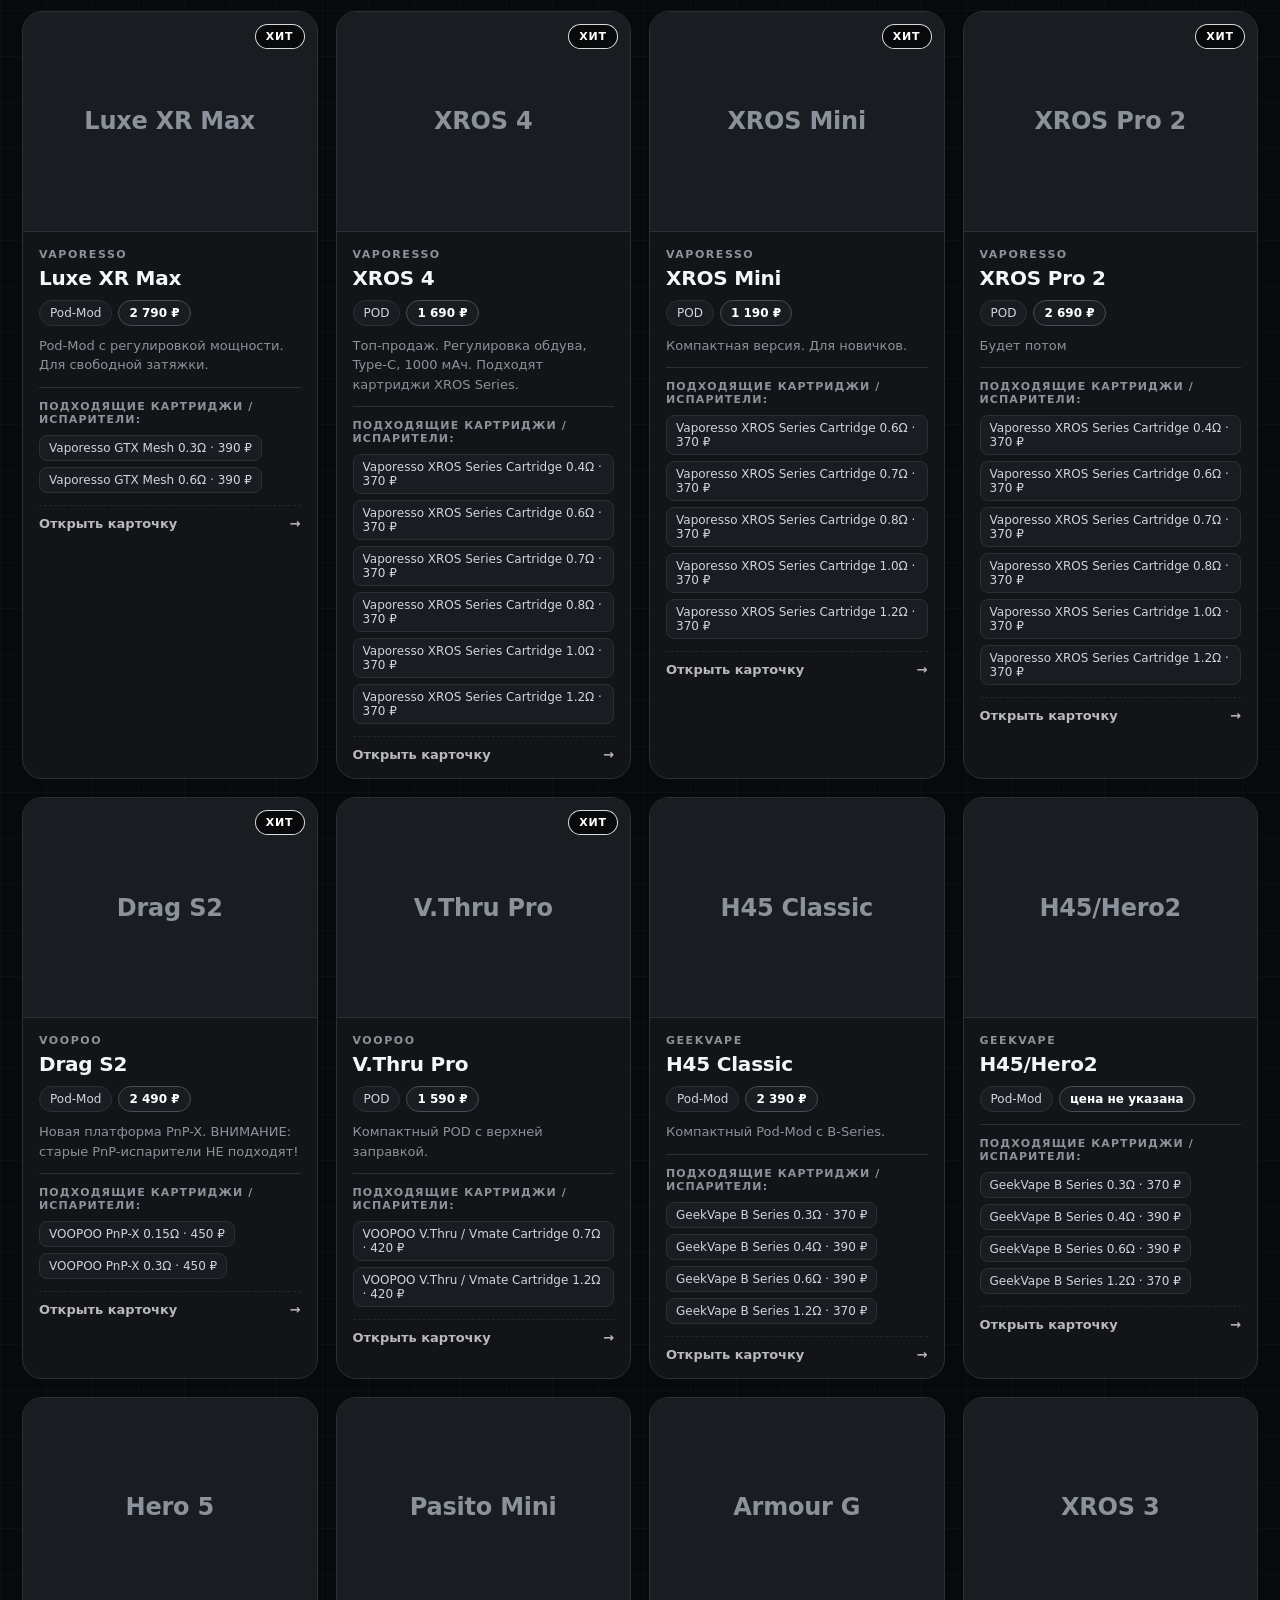
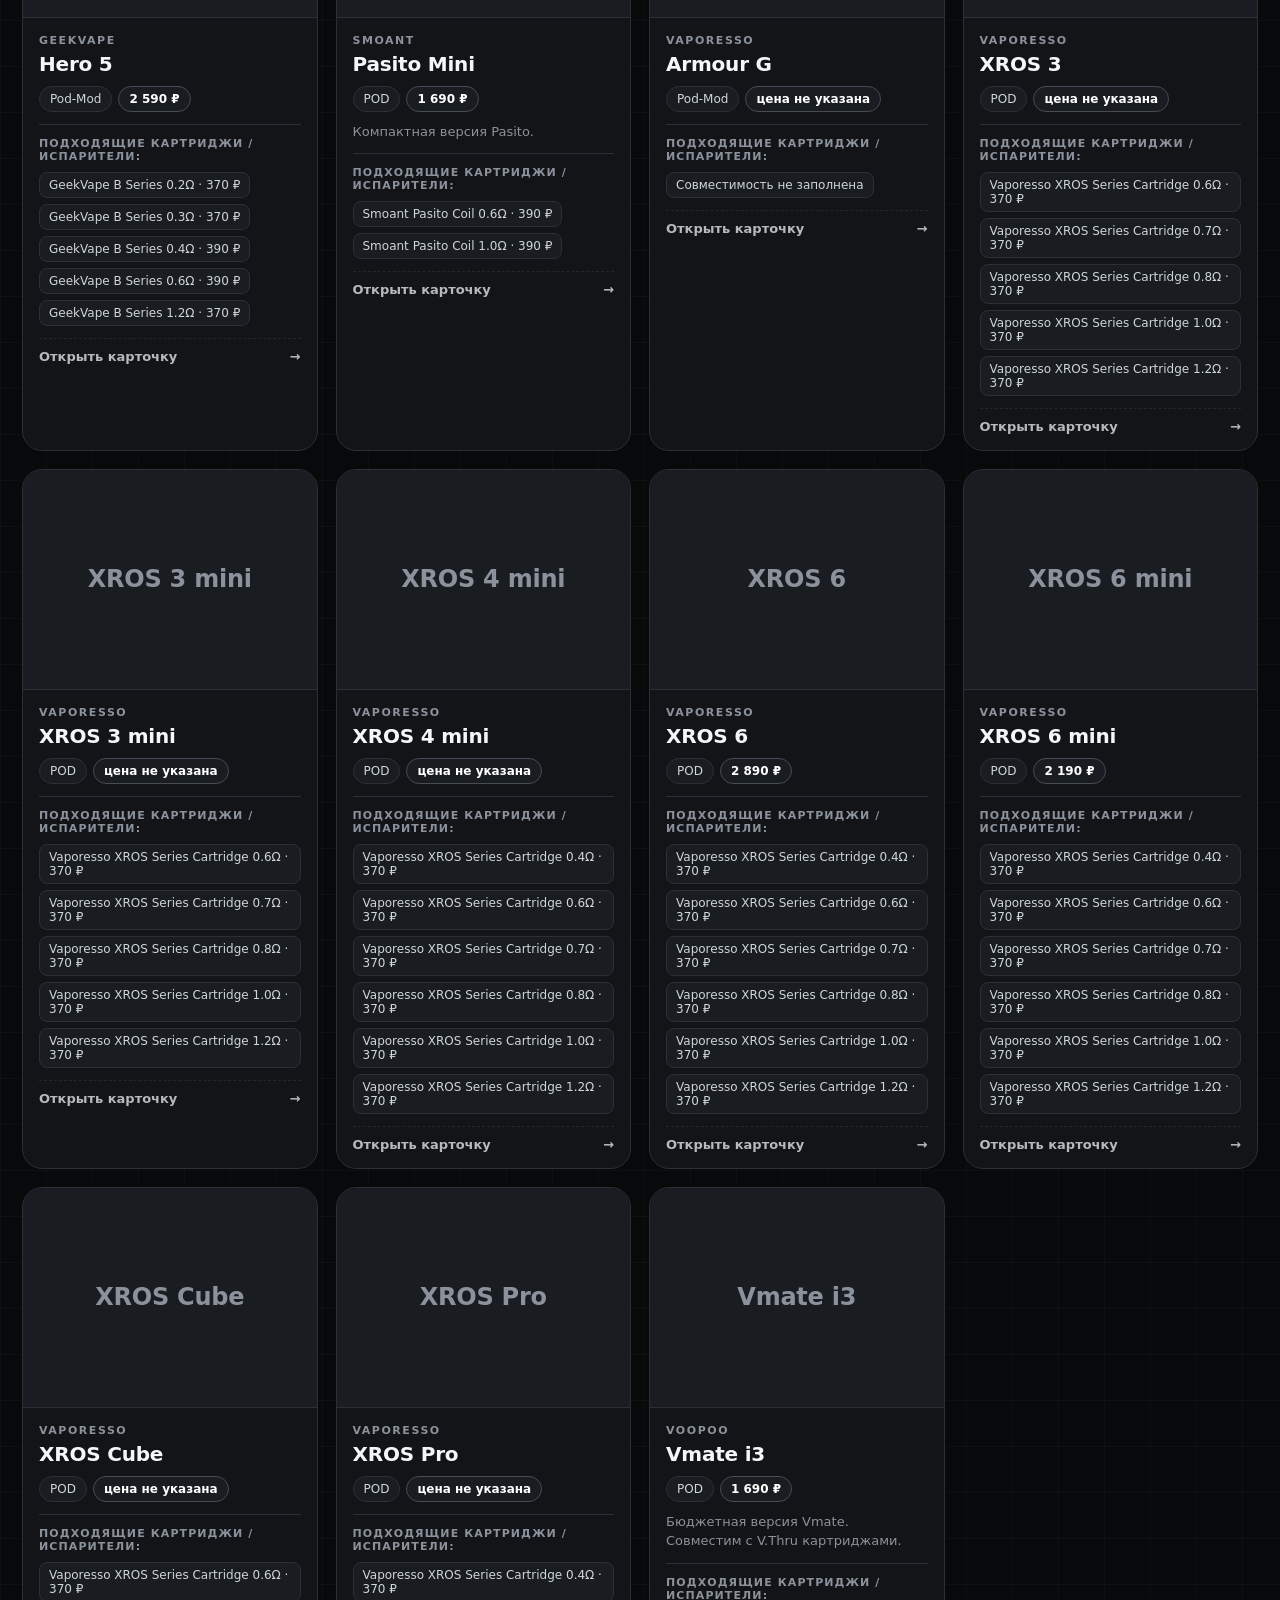
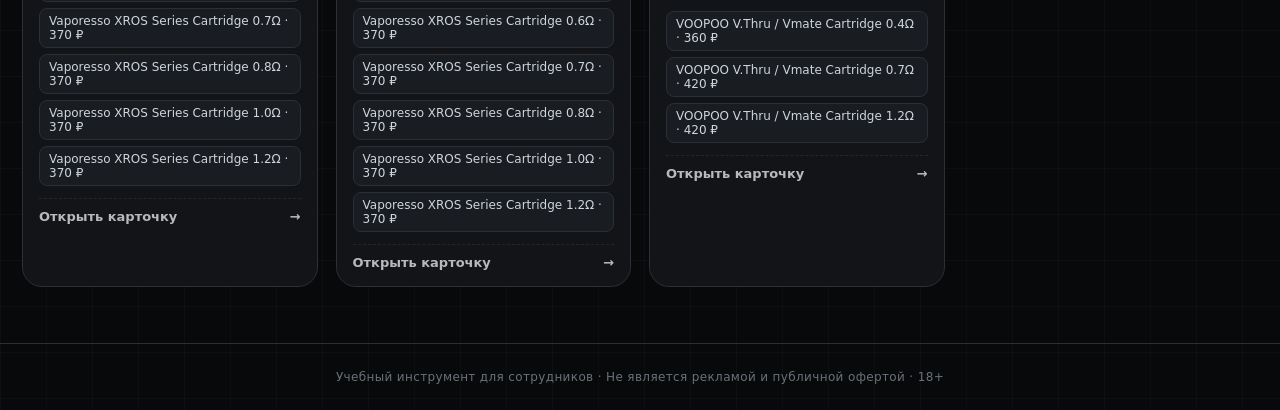
==== commit 9cfb4592: "Update index.html" ====
--- a/index.html
+++ b/index.html
@@ -90,6 +90,6 @@
 <footer>Учебный инструмент для сотрудников · Не является рекламой и публичной офертой · 18+</footer>
 
 <script src="data/catalog.js"></script>
-<script src="js/cloud.js" data-app="js/app.js" data-extra="js/catalog-pro.js,js/peeker.js"></script>
+<script src="js/cloud.js" data-app="js/app.js" data-extra="js/peeker.js"></script>
 </body>
 </html>
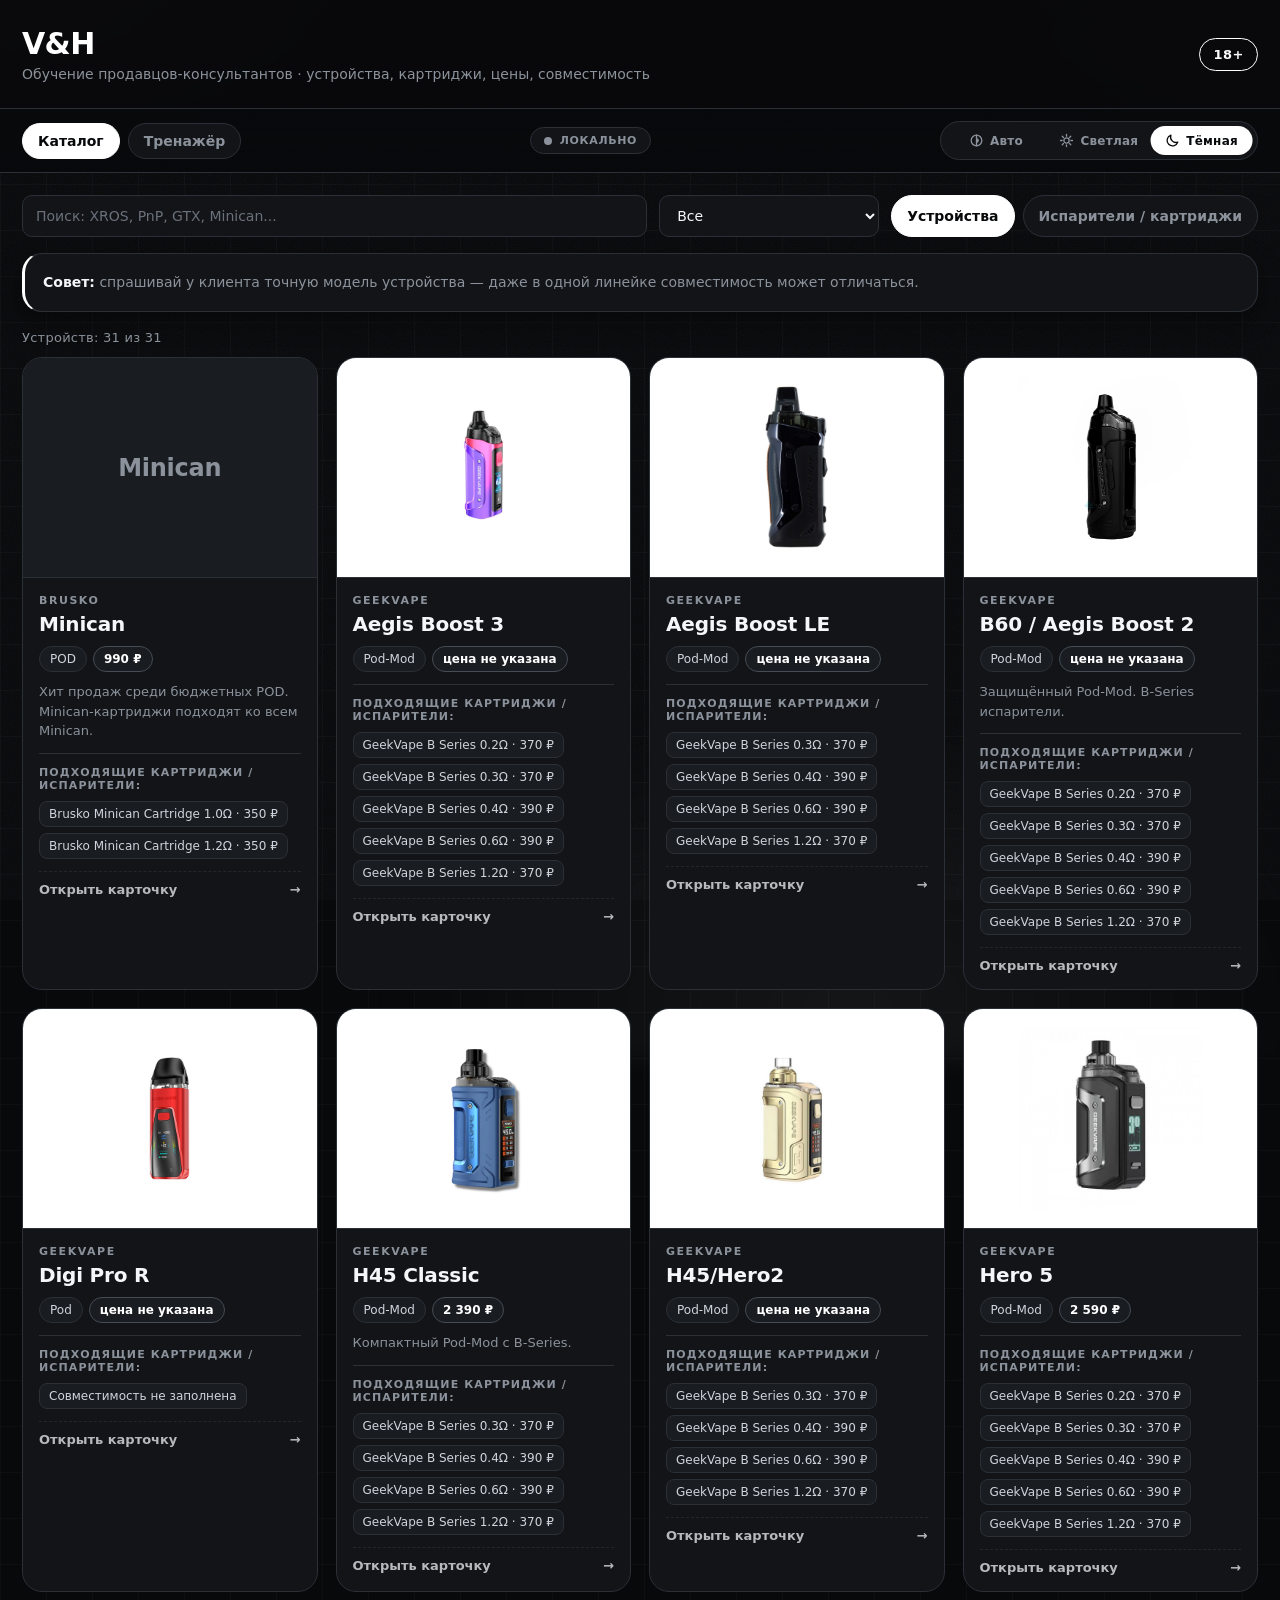
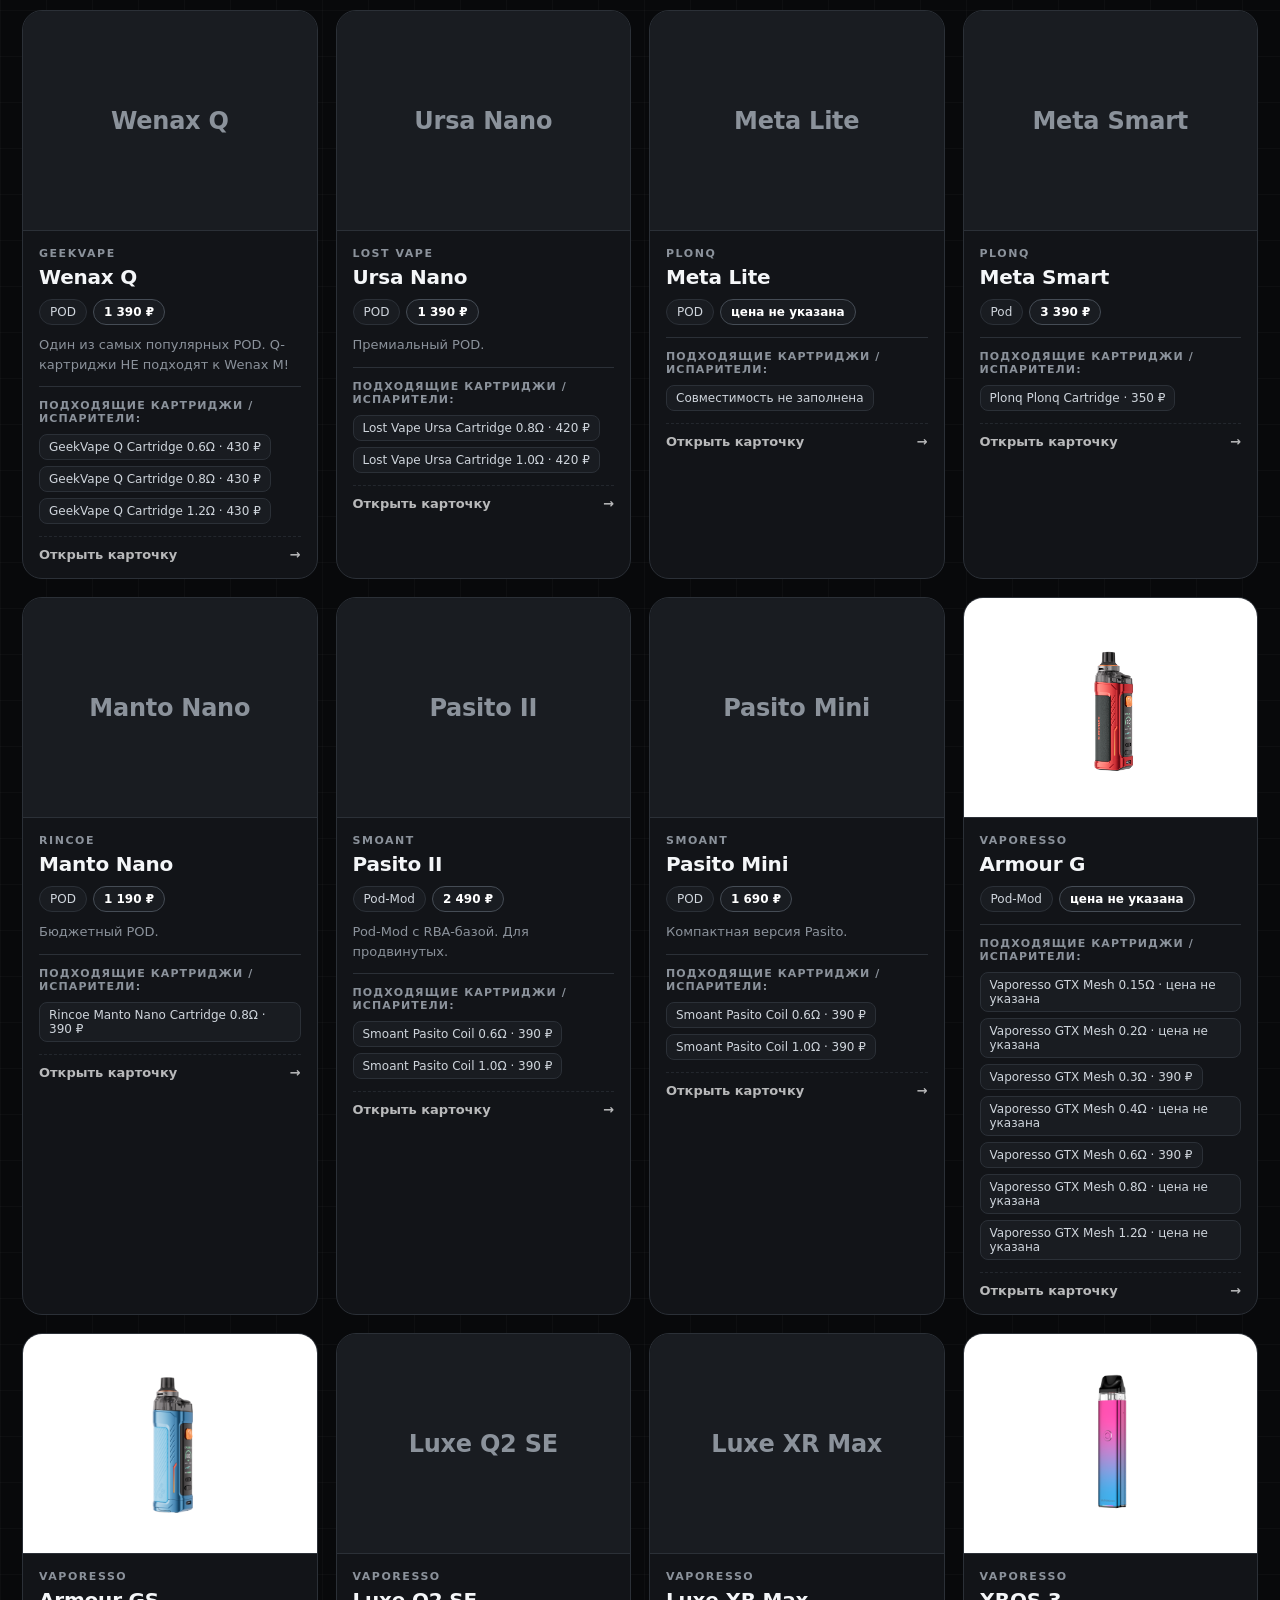
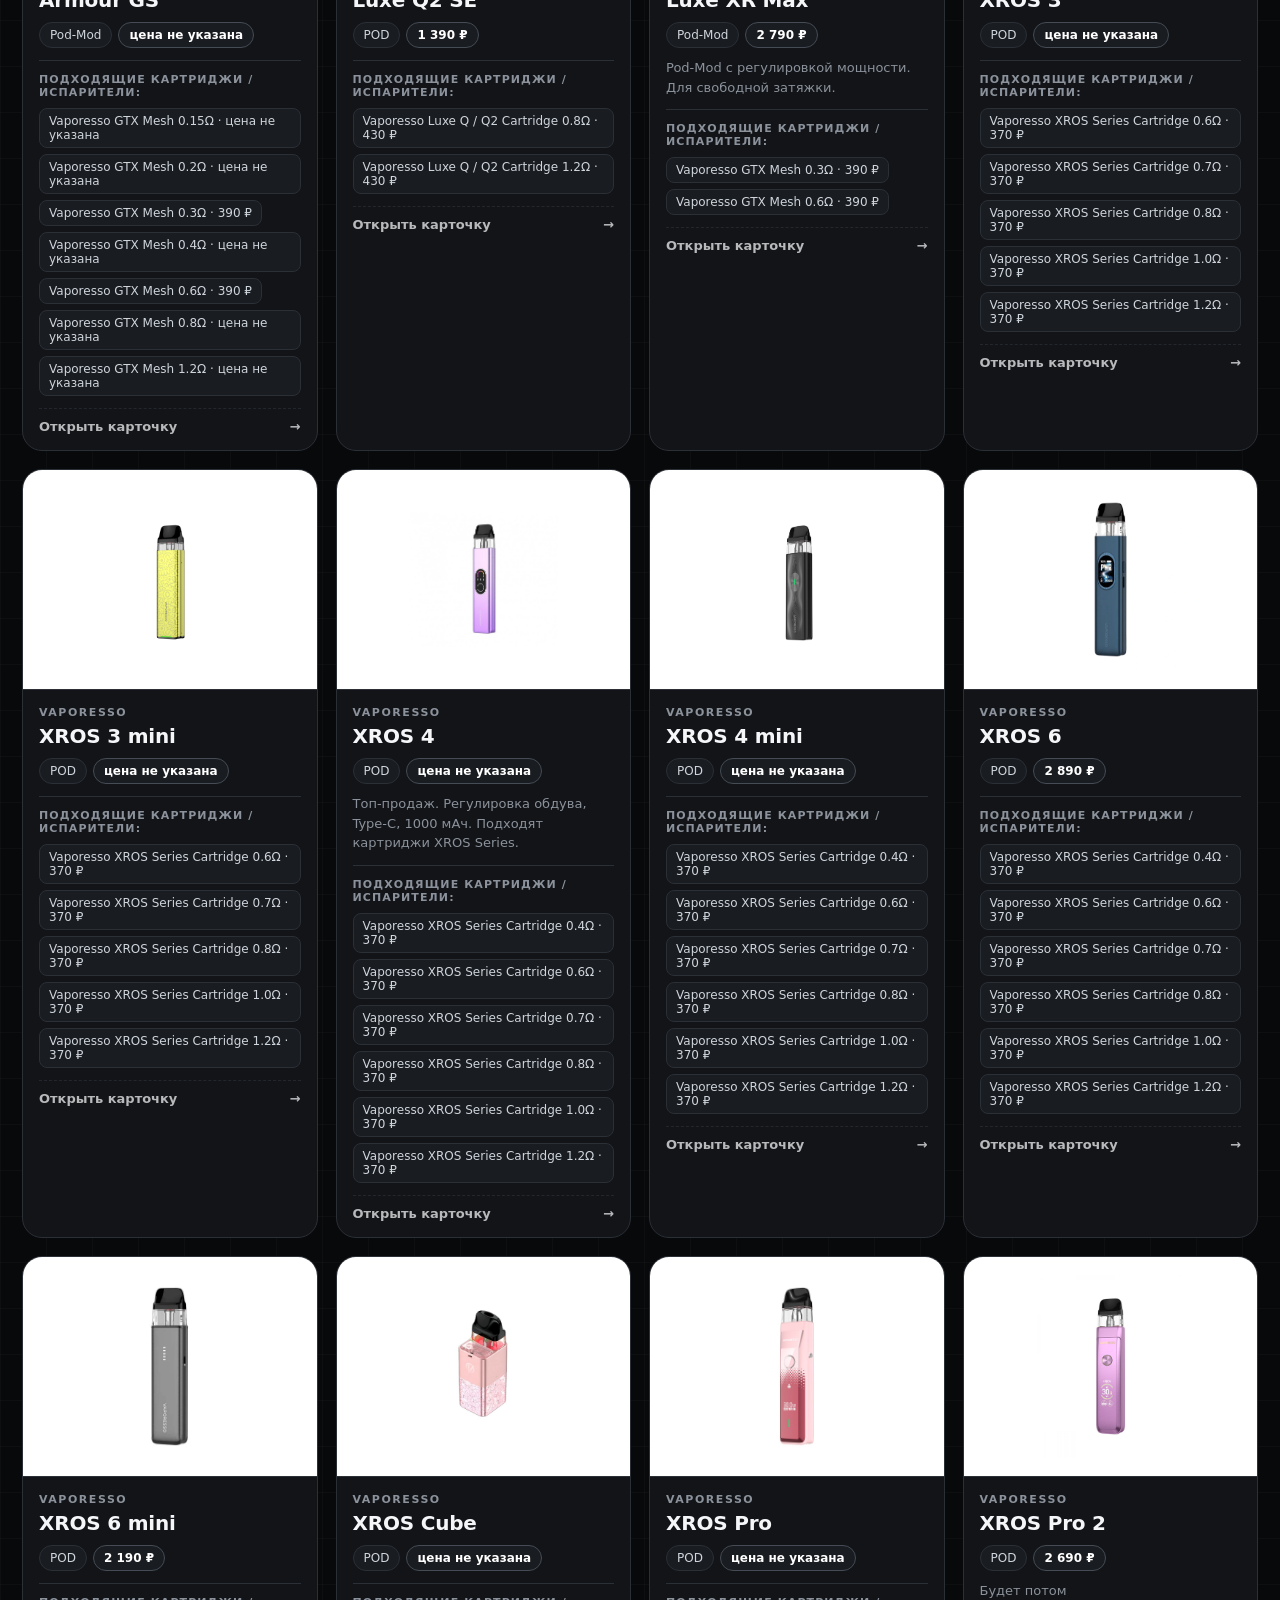
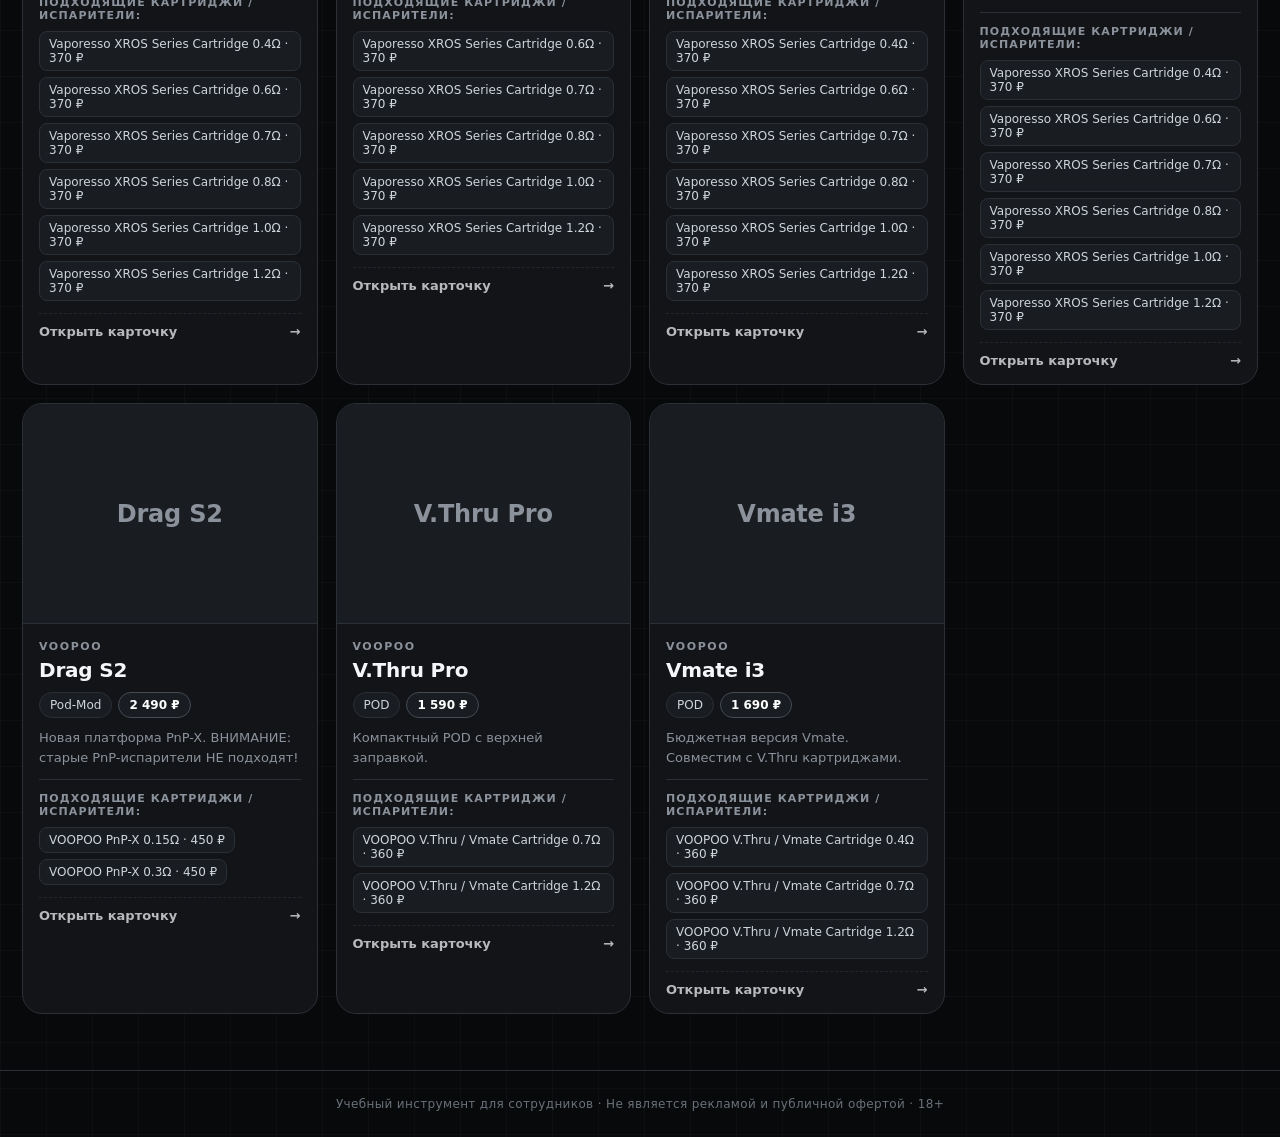
==== commit bc958146: "Update index.html" ====
--- a/index.html
+++ b/index.html
@@ -90,6 +90,7 @@
 <footer>Учебный инструмент для сотрудников · Не является рекламой и публичной офертой · 18+</footer>
 
 <script src="data/catalog.js"></script>
+<script src="js/photo-fix.js"></script>
 <script src="js/cloud.js" data-app="js/app.js" data-extra="js/peeker.js"></script>
 </body>
 </html>
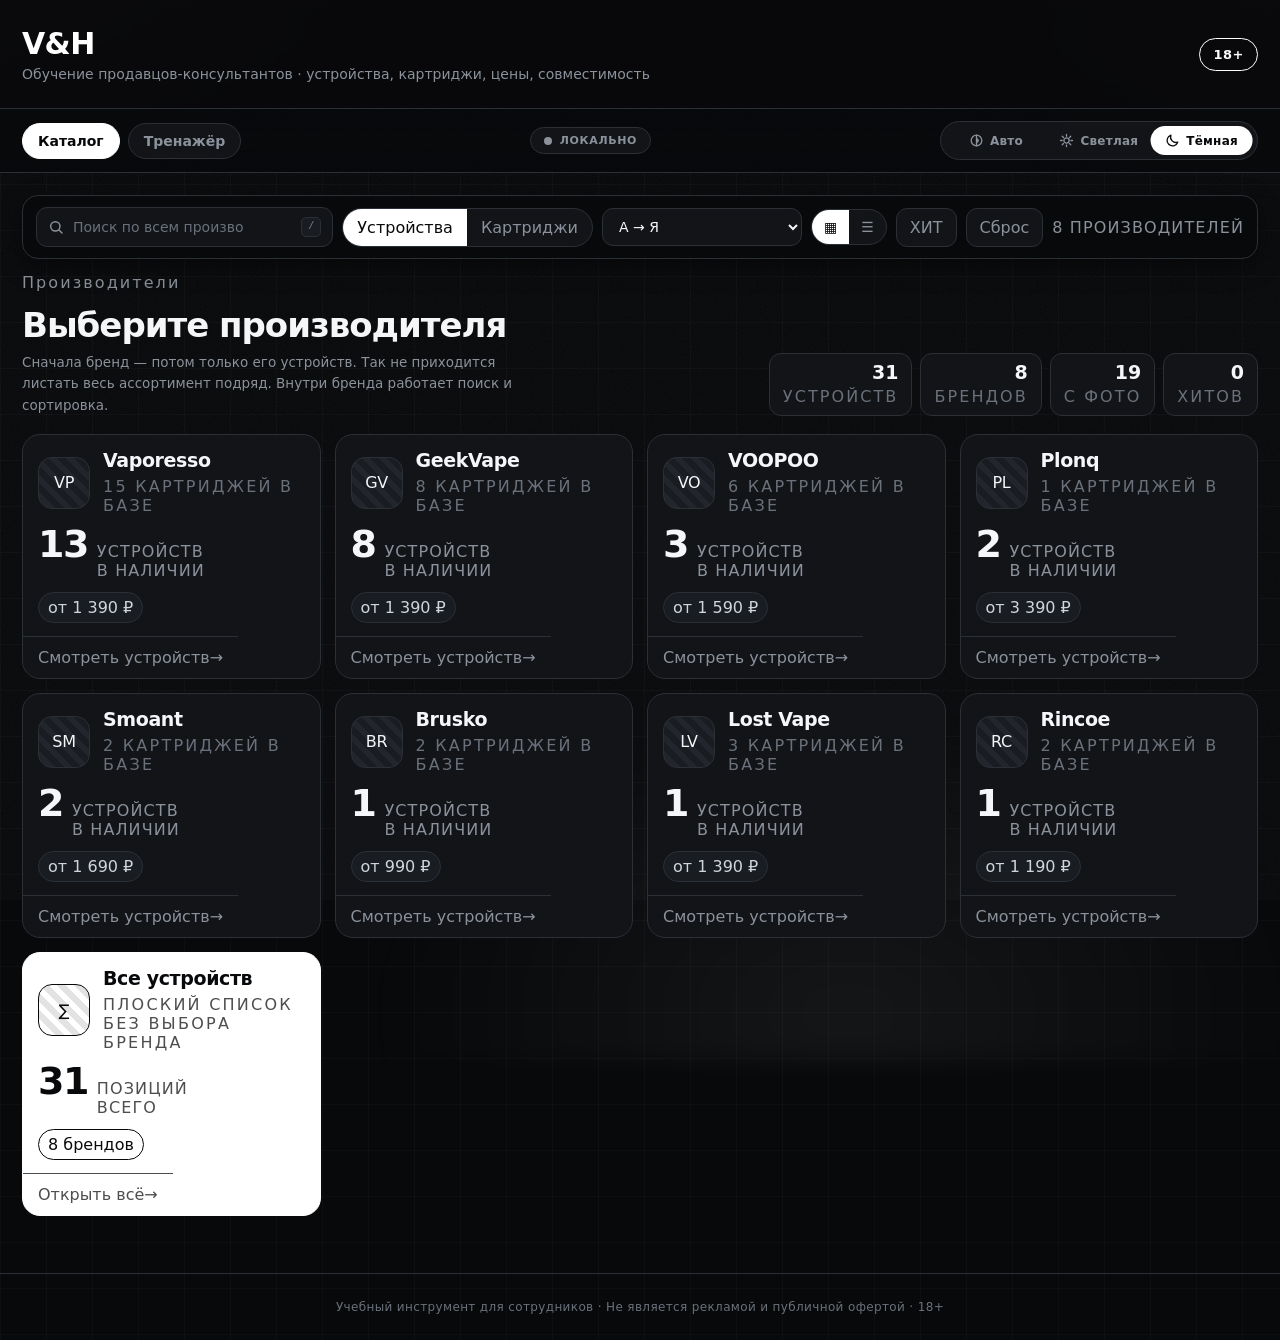
==== commit 4db1b4ab: "Update index.html" ====
--- a/index.html
+++ b/index.html
@@ -91,6 +91,6 @@
 
 <script src="data/catalog.js"></script>
 <script src="js/photo-fix.js"></script>
-<script src="js/cloud.js" data-app="js/app.js" data-extra="js/peeker.js"></script>
+<script src="js/cloud.js" data-app="js/app.js" data-extra="js/brands.js,js/peeker.js"></script>
 </body>
 </html>
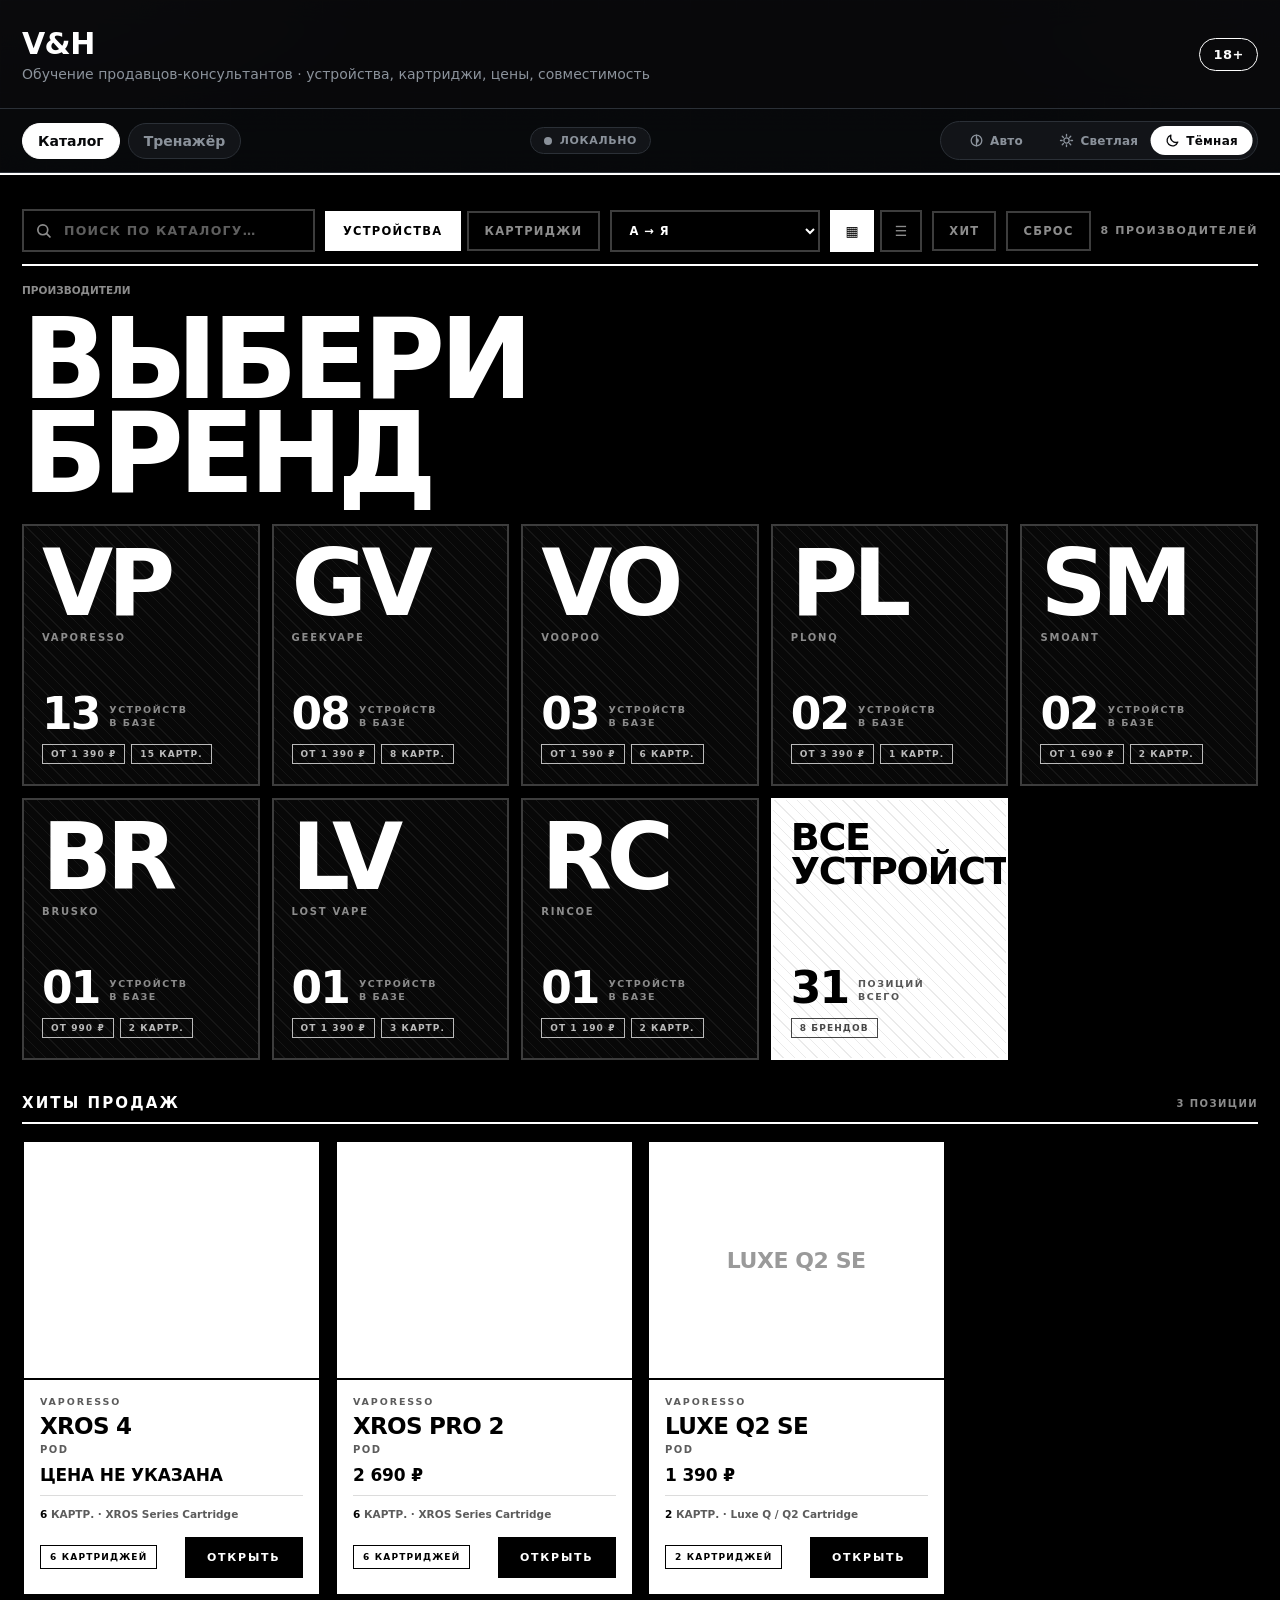
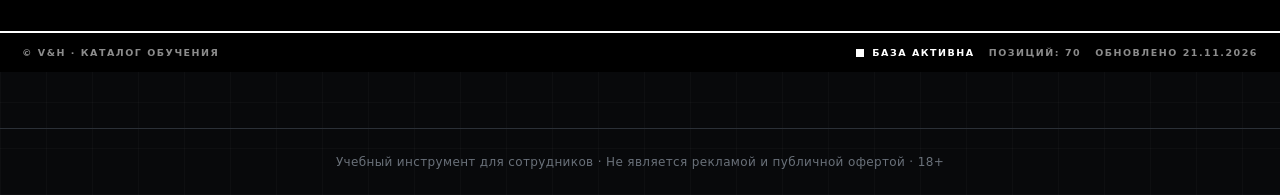
==== commit 6a6e5041: "Update index.html" ====
--- a/index.html
+++ b/index.html
@@ -4,6 +4,7 @@
   <meta charset="UTF-8" />
   <meta name="viewport" content="width=device-width, initial-scale=1.0" />
   <script src="js/theme.js"></script>
+  <script src="js/perf.js"></script>
   <link rel="icon" type="image/svg+xml" href="favicon.svg" />
   <link rel="shortcut icon" href="favicon.svg" />
   <link rel="apple-touch-icon" href="favicon.svg" />
@@ -91,6 +92,6 @@
 
 <script src="data/catalog.js"></script>
 <script src="js/photo-fix.js"></script>
-<script src="js/cloud.js" data-app="js/app.js" data-extra="js/brands.js,js/peeker.js"></script>
+<script src="js/cloud.js" data-app="js/brands.js" data-extra="js/app.js,js/peeker.js"></script>
 </body>
 </html>
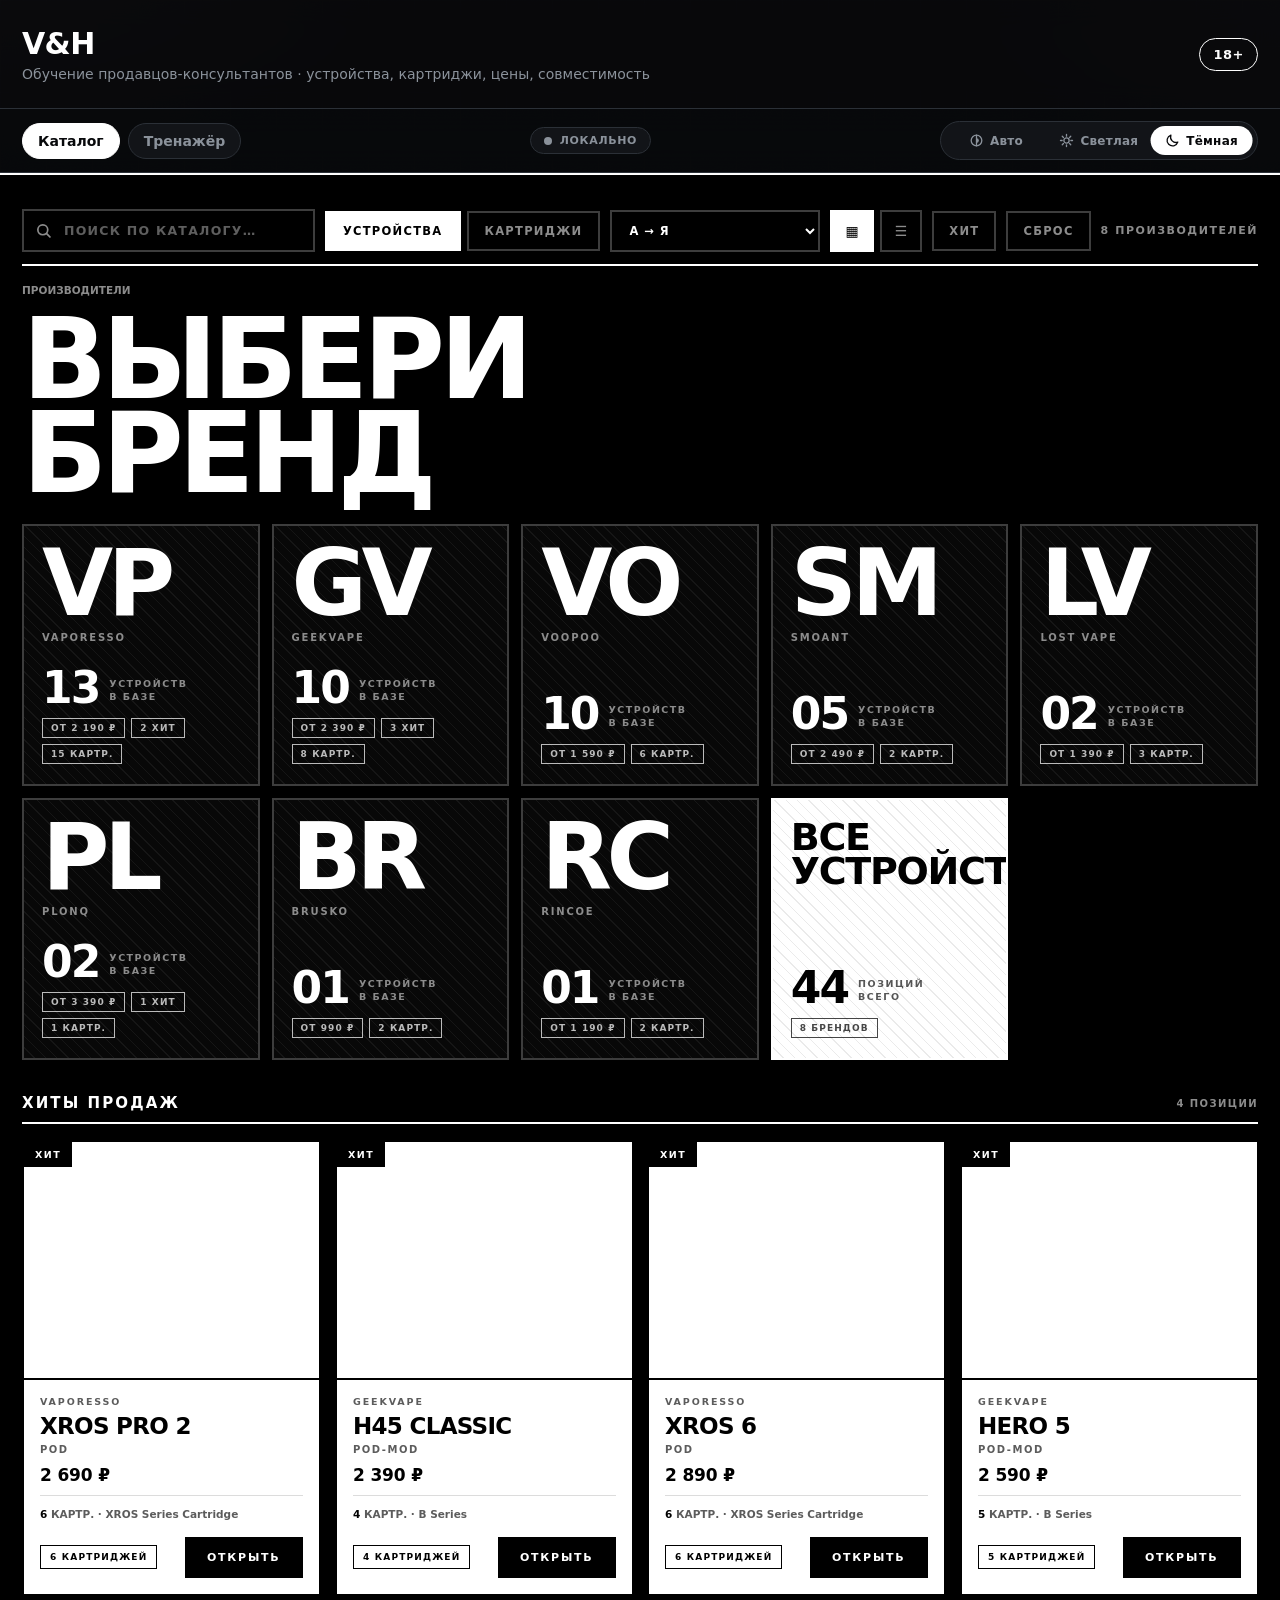
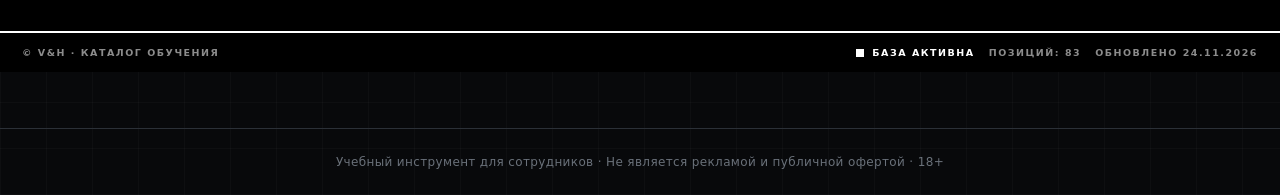
==== commit 6677f03d: "Update index.html" ====
--- a/index.html
+++ b/index.html
@@ -91,6 +91,7 @@
 <footer>Учебный инструмент для сотрудников · Не является рекламой и публичной офертой · 18+</footer>
 
 <script src="data/catalog.js"></script>
+<script src="js/labels.js"></script>
 <script src="js/photo-fix.js"></script>
 <script src="js/cloud.js" data-app="js/brands.js" data-extra="js/app.js,js/peeker.js"></script>
 </body>
